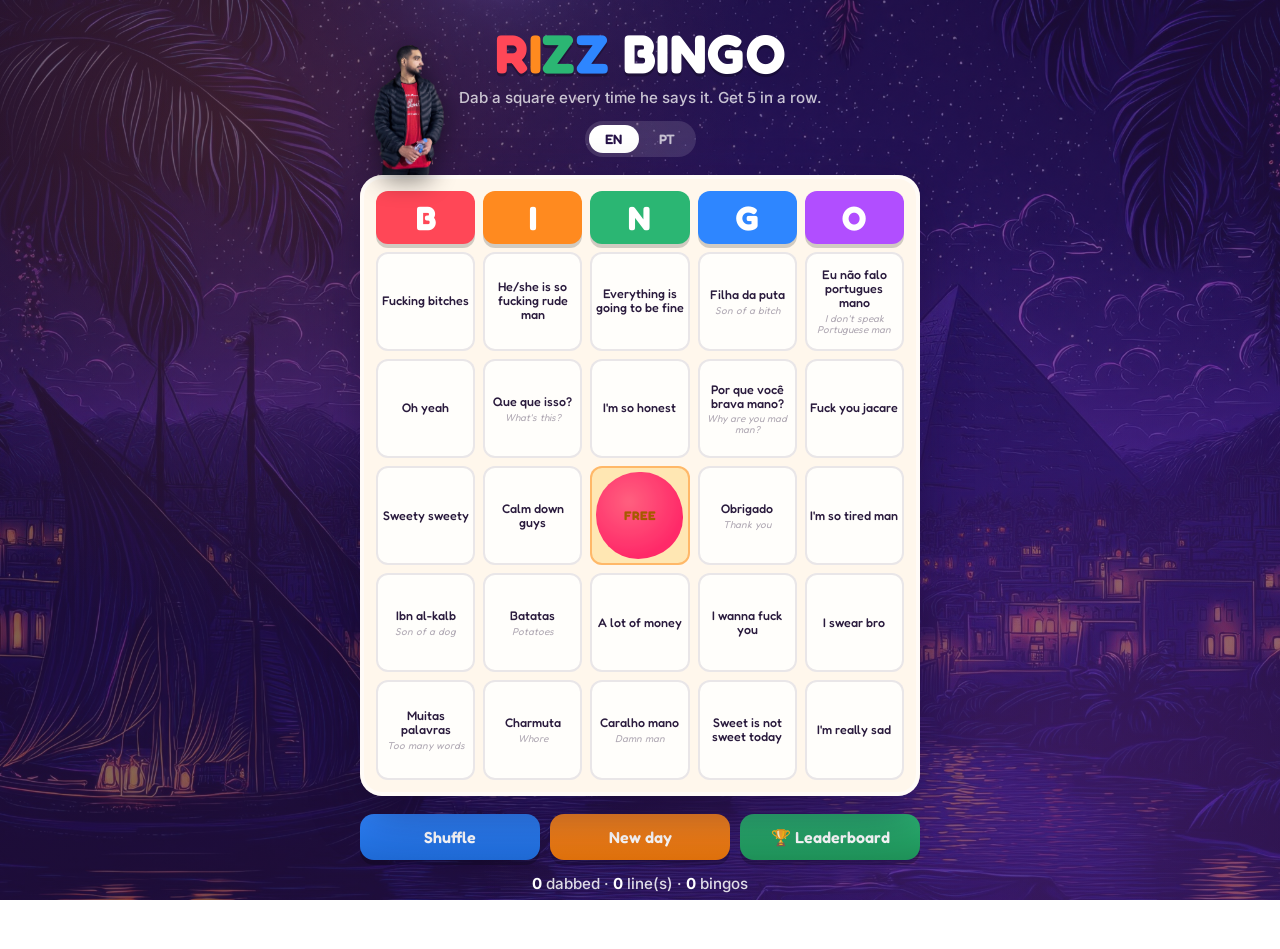
==== index.html @ ed51d3cd "Add phrases" ====
<!DOCTYPE html>
<html lang="en">
<head>
<meta charset="UTF-8">
<meta name="viewport" content="width=device-width, initial-scale=1.0">
<title>Rizz Bingo</title>
<link rel="preconnect" href="https://fonts.googleapis.com">
<link rel="preconnect" href="https://fonts.gstatic.com" crossorigin>
<link href="https://fonts.googleapis.com/css2?family=Fredoka:wght@500;600;700&family=Inter:wght@400;500;600&display=swap" rel="stylesheet">
<style>
  :root{
    --paper:#FFF7EC;
    --ink-text:#2A1B3D;
    --dab:#FF1F8E;
    --B:#FF4757; --I:#FF8A1F; --N:#2BB673; --G:#2E86FF; --O:#B14EFF;
    --bg1:#241046; --bg2:#3A1A6B;
    --shadow:rgba(20,8,45,.45);
  }
  *{box-sizing:border-box;margin:0;padding:0;}
  body{
    font-family:"Inter",system-ui,sans-serif;
    color:var(--ink-text);
    background:
      radial-gradient(circle at 18% 12%, rgba(255,138,31,.15), transparent 40%),
      radial-gradient(circle at 82% 88%, rgba(177,78,255,.18), transparent 44%),
      linear-gradient(155deg, rgba(36,16,70,.62), rgba(58,26,107,.55)),
      url("egyptian-pyramids-3440x1440-18797.jpg");
    background-size:cover;
    background-position:center;
    background-repeat:no-repeat;
    background-attachment:fixed;
    min-height:100vh;
    display:flex;
    flex-direction:column;
    align-items:center;
    padding:28px 16px 56px;
  }

  header{text-align:center; margin-bottom:18px;}
  .title{
    font-family:"Fredoka",sans-serif;
    font-weight:700;
    font-size:clamp(2.4rem,9vw,3.4rem);
    letter-spacing:.5px;
    line-height:.95;
    color:#fff;
    text-shadow:0 3px 0 rgba(0,0,0,.25);
  }
  .title span:nth-child(1){color:var(--B);}
  .title span:nth-child(2){color:var(--I);}
  .title span:nth-child(3){color:var(--N);}
  .title span:nth-child(4){color:var(--G);}
  .title span:nth-child(5){color:var(--O);}
  .subtitle{
    margin-top:8px;
    color:rgba(255,255,255,.75);
    font-size:.95rem;
    font-weight:500;
  }
  .lang{
    display:inline-flex;
    margin-top:14px;
    background:rgba(255,255,255,.12);
    border-radius:999px;
    padding:4px;
    gap:4px;
  }
  .lang button{
    font-family:"Fredoka",sans-serif;
    font-weight:600;
    font-size:.85rem;
    letter-spacing:.5px;
    color:rgba(255,255,255,.7);
    background:transparent;
    border:none;
    padding:6px 16px;
    border-radius:999px;
    cursor:pointer;
    transition:background .15s ease, color .15s ease;
  }
  .lang button.active{background:#fff; color:var(--bg1);}
  .lang button:focus-visible{outline:2px solid #fff; outline-offset:2px;}

  .card{
    background:var(--paper);
    border-radius:22px;
    padding:16px;
    width:min(560px,100%);
    box-shadow:0 18px 50px var(--shadow), inset 0 0 0 4px rgba(255,255,255,.6);
    position:relative;
  }

  .headers, .grid{
    display:grid;
    grid-template-columns:repeat(5,1fr);
    gap:8px;
  }
  .headers{margin-bottom:8px;}
  .col-h{
    font-family:"Fredoka",sans-serif;
    font-weight:700;
    font-size:clamp(1.5rem,6vw,2.1rem);
    color:#fff;
    text-align:center;
    border-radius:12px;
    padding:6px 0;
    box-shadow:0 4px 0 rgba(0,0,0,.18);
  }
  .col-h:nth-child(1){background:var(--B);}
  .col-h:nth-child(2){background:var(--I);}
  .col-h:nth-child(3){background:var(--N);}
  .col-h:nth-child(4){background:var(--G);}
  .col-h:nth-child(5){background:var(--O);}

  .cell{
    position:relative;
    aspect-ratio:1/1;
    border:none;
    border-radius:12px;
    background:#fffefb;
    box-shadow:inset 0 0 0 2px rgba(42,27,61,.10);
    cursor:pointer;
    display:flex;
    align-items:center;
    justify-content:center;
    text-align:center;
    padding:5px;
    font-family:"Fredoka",sans-serif;
    font-weight:500;
    font-size:clamp(.58rem,2.1vw,.78rem);
    line-height:1.12;
    color:var(--ink-text);
    overflow:hidden;
    transition:transform .12s ease;
    -webkit-tap-highlight-color:transparent;
  }
  .cell:hover{transform:translateY(-2px);}
  .cell:focus-visible{outline:3px solid var(--G); outline-offset:2px;}
  .cell .label{position:relative; z-index:2; user-select:none;}
  .cell .label .sub{
    display:block;
    margin-top:3px;
    font-size:.8em;
    font-weight:400;
    font-style:italic;
    line-height:1.05;
    color:rgba(42,27,61,.38);
  }
  .cell.marked .label .sub{color:rgba(255,255,255,.72);}

  /* the ink dab — the signature stamp */
  .cell .dab{
    position:absolute;
    inset:0;
    margin:auto;
    width:88%;
    height:88%;
    border-radius:50% 48% 52% 49% / 49% 52% 48% 51%;
    background:radial-gradient(circle at 38% 34%, #ff5fb0, var(--dab) 70%);
    mix-blend-mode:multiply;
    opacity:0;
    transform:scale(0) rotate(-25deg);
    z-index:1;
    pointer-events:none;
  }
  .cell.marked .dab{
    animation:stamp .28s cubic-bezier(.34,1.56,.64,1) forwards;
  }
  .cell.marked .label{color:#fff; font-weight:600;}
  @keyframes stamp{
    0%{opacity:0; transform:scale(.2) rotate(-25deg);}
    60%{opacity:.96; transform:scale(1.08) rotate(4deg);}
    100%{opacity:.94; transform:scale(1) rotate(0deg);}
  }

  .cell.free{background:#FFE7B3; box-shadow:inset 0 0 0 2px rgba(255,138,31,.5);}
  .cell.free .label{font-weight:700; color:#A65A00;}
  .cell.wild .label{font-style:italic;}

  .cell.in-line{box-shadow:inset 0 0 0 3px #FFD93B, 0 0 0 2px #FFD93B;}

  /* controls */
  .controls{
    display:flex;
    gap:10px;
    margin-top:18px;
    width:min(560px,100%);
  }
  .btn{
    flex:1 1 0;
    min-width:0;
    white-space:nowrap;
    text-align:center;
    font-family:"Fredoka",sans-serif;
    font-weight:600;
    font-size:1rem;
    padding:13px 10px;
    border:none;
    border-radius:14px;
    cursor:pointer;
    color:#fff;
    box-shadow:0 5px 0 rgba(0,0,0,.22);
    transition:transform .1s ease, box-shadow .1s ease;
  }
  .btn:active{transform:translateY(3px); box-shadow:0 2px 0 rgba(0,0,0,.22);}
  .btn.shuffle{background:linear-gradient(180deg,#2E86FF,#1f6ad6);}
  .btn.reset{background:linear-gradient(180deg,#FF8A1F,#e0710c);}

  .scoreline{
    margin-top:14px;
    color:rgba(255,255,255,.85);
    font-weight:500;
    font-size:.95rem;
  }
  .scoreline b{color:#fff;}

  /* BINGO banner */
  .banner{
    position:fixed;
    inset:0;
    display:flex;
    align-items:center;
    justify-content:center;
    pointer-events:none;
    z-index:50;
    opacity:0;
  }
  .banner.show{animation:bannerPop 1.8s ease forwards;}
  .banner-text{
    font-family:"Fredoka",sans-serif;
    font-weight:700;
    font-size:clamp(3rem,18vw,7rem);
    color:#fff;
    text-shadow:0 0 24px var(--dab), 0 6px 0 rgba(0,0,0,.3);
    transform:scale(.5) rotate(-6deg);
  }
  .banner.show .banner-text{animation:textPop 1.8s cubic-bezier(.34,1.56,.64,1) forwards;}
  @keyframes bannerPop{0%{opacity:0;}10%{opacity:1;}80%{opacity:1;}100%{opacity:0;}}
  @keyframes textPop{0%{transform:scale(.5) rotate(-6deg);}40%{transform:scale(1.1) rotate(3deg);}100%{transform:scale(1) rotate(0);}}

  .confetti-piece{position:fixed; top:-12px; width:9px; height:14px; z-index:40; pointer-events:none; border-radius:2px;}

  @media (prefers-reduced-motion: reduce){
    .cell.marked .dab{animation:none; opacity:.94; transform:scale(1);}
    .banner.show, .banner.show .banner-text{animation:none; opacity:1; transform:none;}
    .confetti-piece{display:none;}
  }

  .btn.lb{background:linear-gradient(180deg,#2BB673,#1f9259);}

  .lb-overlay{
    position:fixed; inset:0; background:rgba(15,6,35,.72);
    display:flex; align-items:flex-start; justify-content:center;
    padding:24px 14px; z-index:60; overflow:auto;
  }
  .lb-overlay[hidden]{display:none;}
  .lb-modal{
    background:var(--paper); color:var(--ink-text);
    width:min(460px,100%); border-radius:20px; padding:22px;
    box-shadow:0 22px 60px rgba(0,0,0,.5); position:relative;
  }
  .lb-close{
    position:absolute; top:10px; right:14px; border:none; background:transparent;
    font-size:1.9rem; line-height:1; cursor:pointer; color:var(--ink-text); opacity:.55;
  }
  .lb-close:hover{opacity:1;}
  .lb-title{font-family:"Fredoka",sans-serif; font-size:1.55rem; margin-bottom:14px;}
  .lb-me{display:flex; gap:8px; margin-bottom:8px;}
  .lb-name{
    flex:1; border:2px solid rgba(42,27,61,.18); border-radius:12px;
    padding:10px 12px; font-family:"Inter",sans-serif; font-size:1rem; color:var(--ink-text);
  }
  .lb-name:focus{outline:none; border-color:var(--G);}
  .btn.save{flex:0 0 auto; background:linear-gradient(180deg,#FF1F8E,#d40f6f); padding:10px 16px; font-size:.95rem; box-shadow:0 4px 0 rgba(0,0,0,.2);}
  .lb-msg{min-height:18px; font-size:.85rem; font-weight:600; margin-bottom:6px;}
  .lb-msg.ok{color:#1f9259;}
  .lb-msg.err{color:#d40f6f;}
  .lb-section-title{font-family:"Fredoka",sans-serif; font-weight:600; font-size:1.05rem; margin:14px 0 8px;}
  .lb-row{
    display:grid; grid-template-columns:32px 1fr auto auto auto; gap:8px; align-items:center;
    padding:8px 10px; border-radius:10px; background:#fffdf8;
    box-shadow:inset 0 0 0 1px rgba(42,27,61,.08); margin-bottom:6px;
  }
  .lb-pos{font-family:"Fredoka",sans-serif; font-weight:700; font-size:1.05rem; text-align:center;}
  .lb-name-cell{font-weight:600; overflow:hidden; text-overflow:ellipsis; white-space:nowrap;}
  .lb-stat{font-size:.8rem; color:#5a4a6b; white-space:nowrap;}
  .lb-recent-row{
    display:grid; grid-template-columns:1fr auto auto; gap:8px;
    font-size:.85rem; padding:6px 10px; color:#5a4a6b;
  }
  .lb-ago{opacity:.7;}
  .lb-empty{padding:14px; text-align:center; color:#5a4a6b; font-size:.9rem; line-height:1.4;}
  .lb-empty.err{color:#d40f6f;}
  .lb-refresh{
    margin-top:14px; width:100%; border:none; border-radius:12px; cursor:pointer;
    padding:10px; font-family:"Fredoka",sans-serif; font-weight:600;
    background:rgba(42,27,61,.08); color:var(--ink-text);
  }
  .lb-refresh:hover{background:rgba(42,27,61,.14);}

  /* mascot: the man, standing on top of the white panel above the B */
  .mascot{
    position:absolute;
    bottom:100%;           /* feet rest on the top edge of the card */
    left:14px;             /* above the B column */
    height:130px;
    width:auto;
    z-index:5;
    filter:drop-shadow(0 6px 12px rgba(0,0,0,.45));
    user-select:none;
    pointer-events:none;
  }
  @media (max-width:560px){ .mascot{height:96px; left:8px;} }
</style>
</head>
<body>
  <header>
    <div class="title"><span>R</span><span>I</span><span>Z</span><span>Z</span><span> </span>BINGO</div>
    <div class="subtitle" id="subtitle">Dab a square every time he says it. Get 5 in a row.</div>
    <div class="lang">
      <button data-lang="en" class="active">EN</button>
      <button data-lang="pt">PT</button>
    </div>
  </header>

  <div class="card">
    <img src="man.png" alt="" class="mascot" aria-hidden="true">
    <div class="headers">
      <div class="col-h">B</div><div class="col-h">I</div><div class="col-h">N</div><div class="col-h">G</div><div class="col-h">O</div>
    </div>
    <div class="grid" id="grid"></div>
  </div>

  <div class="controls">
    <button class="btn shuffle" id="shuffle">Shuffle</button>
    <button class="btn reset" id="reset">New day</button>
    <button class="btn lb" id="open-lb">🏆</button>
  </div>

  <div class="scoreline"><b id="count">0</b> <span id="lbl-dabbed">dabbed</span> · <b id="lines">0</b> <span id="lbl-lines">line(s)</span> · <b id="total-bingos">0</b> <span id="lbl-bingos">bingos</span></div>

  <div class="lb-overlay" id="lb-overlay" hidden>
    <div class="lb-modal">
      <button class="lb-close" id="lb-close" aria-label="Close">×</button>
      <div class="lb-title" id="lb-title">🏆 Leaderboard</div>
      <div class="lb-me">
        <input id="lb-name" class="lb-name" placeholder="Your name" maxlength="20">
        <button class="btn save" id="lb-save">Save result</button>
      </div>
      <div class="lb-msg" id="lb-msg"></div>
      <div class="lb-section-title" id="lb-rank-title">Ranking</div>
      <div id="lb-rank"></div>
      <div class="lb-section-title" id="lb-recent-title">Recent</div>
      <div id="lb-recent"></div>
      <button class="lb-refresh" id="lb-refresh">Refresh</button>
    </div>
  </div>

  <div class="banner" id="banner"><div class="banner-text">BINGO!</div></div>

<script src="phrases.js"></script>
<script>
  // PHRASES is loaded from phrases.js — edit that file to add phrases.
  const FREE_INDEX = 12;

  const I18N = {
    en:{ subtitle:"Dab a square every time he says it. Get 5 in a row.", shuffle:"Shuffle", reset:"New day", free:"FREE", dabbed:"dabbed", lines:"line(s)",
      leaderboard:"Leaderboard", yourName:"Your name", save:"Save result", ranking:"Ranking", recent:"Recent", refresh:"Refresh",
      saved:"Saved!", saveErr:"Couldn't save — check your connection", loadErr:"Couldn't load scores", needName:"Type your name first",
      noScores:"No scores yet — be the first!", loading:"Loading…", winsShort:"wins", linesShort:"lines", bingos:"bingos",
      notConfigured:"Leaderboard not set up yet. Add your Supabase URL and key near the top of the script to enable it." },
    pt:{ subtitle:"Marque um quadrado cada vez que ele falar. Faça 5 em linha.", shuffle:"Embaralhar", reset:"Novo dia", free:"LIVRE", dabbed:"marcados", lines:"linha(s)",
      leaderboard:"Placar", yourName:"Seu nome", save:"Salvar resultado", ranking:"Ranking", recent:"Recentes", refresh:"Atualizar",
      saved:"Salvo!", saveErr:"Não foi possível salvar — verifique a conexão", loadErr:"Não foi possível carregar", needName:"Digite seu nome primeiro",
      noScores:"Ainda sem pontuações — seja o primeiro!", loading:"Carregando…", winsShort:"vit.", linesShort:"linhas", bingos:"bingos",
      notConfigured:"Placar ainda não configurado. Adicione a URL e a chave do Supabase no início do script para ativar." }
  };
  let lang = lsGet('rizz_lang') || 'en';   // remember language across refresh (lsGet is hoisted)

  const grid = document.getElementById('grid');
  const banner = document.getElementById('banner');
  const countEl = document.getElementById('count');
  const linesEl = document.getElementById('lines');
  const totalBingosEl = document.getElementById('total-bingos');

  let cells = [];          // 25 entries
  let completedLines = new Set();
  let boardStart = null;   // ms when first dab happened
  let bingoSeconds = null; // time to first BINGO
  let totalBingos = parseInt(lsGet('rizz_bingos') || '0', 10) || 0;  // lifetime BINGO count (lsGet is hoisted)

  function shuffle(arr){
    const a = arr.slice();
    for(let i=a.length-1;i>0;i--){
      const j = Math.floor(Math.random()*(i+1));
      [a[i],a[j]]=[a[j],a[i]];
    }
    return a;
  }

  function buildBoard(){
    const pool = shuffle(PHRASES);   // 24 phrases
    cells = [];
    let p = 0;
    for(let i=0;i<25;i++){
      if(i===FREE_INDEX){
        cells.push({t:"FREE", marked:true, free:true, wild:false});
      }else{
        const ph = pool[p++];
        cells.push({t:ph.t, l:ph.l, en:ph.en, pt:ph.pt, marked:false, free:false, wild:false});
      }
    }
    completedLines = new Set();
    boardStart = null; bingoSeconds = null;
    render();
    updateScore();
    saveState();
  }

  function render(){
    grid.innerHTML = "";
    cells.forEach((c,i)=>{
      const btn = document.createElement('button');
      btn.className = "cell" + (c.marked?" marked":"") + (c.free?" free":"") + (c.wild?" wild":"");
      btn.setAttribute('aria-pressed', c.marked);
      btn.dataset.i = i;
      const original = c.free ? I18N[lang].free : (c.t || c.label || "");
      let subHtml = "";
      if(!c.free && c.l && c.l !== lang){
        const tr = lang==='pt' ? c.pt : c.en;
        if(tr) subHtml = `<span class="sub">${tr}</span>`;
      }
      btn.innerHTML = `<span class="dab"></span><span class="label">${original}${subHtml}</span>`;
      if(!c.free){
        btn.addEventListener('click', ()=>toggle(i, btn));
      }else{
        btn.style.cursor = "default";
      }
      grid.appendChild(btn);
    });
  }

  function toggle(i, btn){
    cells[i].marked = !cells[i].marked;
    btn.classList.toggle('marked', cells[i].marked);
    btn.setAttribute('aria-pressed', cells[i].marked);
    if(cells[i].marked && boardStart===null) boardStart = Date.now();
    checkBingo();
    updateScore();
    saveState();
  }

  // all 12 winning lines
  const LINES = (()=>{
    const L = [];
    for(let r=0;r<5;r++) L.push([0,1,2,3,4].map(c=>r*5+c));
    for(let c=0;c<5;c++) L.push([0,1,2,3,4].map(r=>r*5+c));
    L.push([0,6,12,18,24]);
    L.push([4,8,12,16,20]);
    return L;
  })();

  function checkBingo(){
    let fresh = false;
    let newLines = 0;
    LINES.forEach((line,idx)=>{
      const done = line.every(i=>cells[i].marked);
      if(done && !completedLines.has(idx)){
        completedLines.add(idx);
        fresh = true;
        newLines++;
      }
      if(!done) completedLines.delete(idx);
    });
    if(newLines>0){
      totalBingos += newLines;
      lsSet('rizz_bingos', String(totalBingos));
    }
    // highlight cells that belong to any completed line
    const lit = new Set();
    completedLines.forEach(idx=>LINES[idx].forEach(i=>lit.add(i)));
    document.querySelectorAll('.cell').forEach(el=>{
      el.classList.toggle('in-line', lit.has(+el.dataset.i));
    });
    if(fresh){
      if(bingoSeconds===null && boardStart!==null) bingoSeconds = Math.round((Date.now()-boardStart)/1000);
      celebrate();
    }
  }

  function updateScore(){
    countEl.textContent = cells.filter(c=>c.marked && !c.free).length;
    linesEl.textContent = completedLines.size;
    totalBingosEl.textContent = totalBingos;
  }

  function celebrate(){
    banner.classList.remove('show'); void banner.offsetWidth; banner.classList.add('show');
    const colors = ['#FF4757','#FF8A1F','#2BB673','#2E86FF','#B14EFF','#FF1F8E','#FFD93B'];
    for(let i=0;i<60;i++){
      const piece = document.createElement('div');
      piece.className = 'confetti-piece';
      piece.style.left = Math.random()*100 + 'vw';
      piece.style.background = colors[Math.floor(Math.random()*colors.length)];
      const dur = 1.5 + Math.random()*1.4;
      const drift = (Math.random()*200-100);
      piece.animate([
        {transform:`translate(0,0) rotate(0deg)`, opacity:1},
        {transform:`translate(${drift}px, 105vh) rotate(${720+Math.random()*360}deg)`, opacity:1}
      ], {duration:dur*1000, easing:'cubic-bezier(.2,.6,.4,1)'});
      document.body.appendChild(piece);
      setTimeout(()=>piece.remove(), dur*1000);
    }
  }

  document.getElementById('shuffle').addEventListener('click', buildBoard);
  document.getElementById('reset').addEventListener('click', ()=>{
    cells.forEach(c=>{ if(!c.free) c.marked=false; });
    completedLines = new Set();
    boardStart = null; bingoSeconds = null;
    render();
    updateScore();
    saveState();
  });

  function applyLang(){
    const t = I18N[lang];
    document.getElementById('subtitle').textContent = t.subtitle;
    document.getElementById('shuffle').textContent = t.shuffle;
    document.getElementById('reset').textContent = t.reset;
    document.getElementById('open-lb').textContent = "🏆 " + t.leaderboard;
    document.getElementById('lbl-dabbed').textContent = t.dabbed;
    document.getElementById('lbl-lines').textContent = t.lines;
    document.getElementById('lbl-bingos').textContent = t.bingos;
    document.getElementById('lb-title').textContent = "🏆 " + t.leaderboard;
    document.getElementById('lb-name').placeholder = t.yourName;
    document.getElementById('lb-save').textContent = t.save;
    document.getElementById('lb-rank-title').textContent = t.ranking;
    document.getElementById('lb-recent-title').textContent = t.recent;
    document.getElementById('lb-refresh').textContent = t.refresh;
    document.querySelectorAll('.lang button').forEach(b=>b.classList.toggle('active', b.dataset.lang===lang));
    document.documentElement.lang = lang;
    render();
    checkBingo();
    if(!document.getElementById('lb-overlay').hidden) loadLeaderboard();
  }

  document.querySelectorAll('.lang button').forEach(b=>{
    b.addEventListener('click', ()=>{ lang = b.dataset.lang; lsSet('rizz_lang', lang); applyLang(); });
  });

  const SUPABASE_URL = "https://dzkcsbnkijuutdcthsjj.supabase.co";
  const SUPABASE_KEY = "sb_publishable_Wq1I-FYYZrAUc0AFF3URXQ_bo8pP5BH";
  const LB_TABLE = "scores";
  const lbReady = ()=> SUPABASE_URL.trim() && SUPABASE_KEY.trim();

  function lsGet(k){ try{ return localStorage.getItem(k); }catch(e){ return null; } }
  function lsSet(k,v){ try{ localStorage.setItem(k,v); }catch(e){} }
  let playerName = lsGet('rizz_name') || "";

  // ---- session persistence: keep the same board + marks across refresh (F5) ----
  const STATE_KEY = 'rizz_board';
  function saveState(){
    lsSet(STATE_KEY, JSON.stringify({
      cells, completed:[...completedLines], boardStart, bingoSeconds
    }));
  }
  function loadState(){
    try{
      const raw = lsGet(STATE_KEY);
      if(!raw) return false;
      const s = JSON.parse(raw);
      if(!Array.isArray(s.cells) || s.cells.length!==25) return false;
      // reject boards saved before the bilingual format (no `t`/`l` fields)
      const stale = s.cells.some(c=>!c.free && (c.t===undefined || c.l===undefined));
      if(stale) return false;
      cells = s.cells;
      completedLines = new Set(s.completed||[]);
      boardStart = s.boardStart ?? null;
      bingoSeconds = s.bingoSeconds ?? null;
      render();
      checkBingo();   // re-highlights finished lines; nothing is "fresh" so no celebration
      updateScore();
      return true;
    }catch(e){ return false; }
  }

  function sbHeaders(extra){
    return Object.assign({
      "apikey": SUPABASE_KEY,
      "Authorization": "Bearer " + SUPABASE_KEY,
      "Content-Type": "application/json"
    }, extra||{});
  }
  function esc(s){ return (s||"").replace(/[&<>"]/g, c=>({"&":"&amp;","<":"&lt;",">":"&gt;","\"":"&quot;"}[c])); }
  function fmtTime(s){ if(s==null) return "—"; const m=Math.floor(s/60), ss=s%60; return m? `${m}m${String(ss).padStart(2,"0")}s` : `${ss}s`; }
  function fmtAgo(iso){
    const d=(Date.now()-new Date(iso).getTime())/1000;
    if(d<60) return Math.max(0,Math.round(d))+"s";
    if(d<3600) return Math.round(d/60)+"m";
    if(d<86400) return Math.round(d/3600)+"h";
    return Math.round(d/86400)+"d";
  }
  function showLbMsg(text, isErr){
    const el=document.getElementById('lb-msg');
    el.textContent=text; el.className="lb-msg"+(isErr?" err":" ok");
    if(text) setTimeout(()=>{ if(el.textContent===text) el.textContent=""; }, 3000);
  }

  async function fetchScores(){
    const base=SUPABASE_URL.replace(/\/$/,"");
    const url=`${base}/rest/v1/${LB_TABLE}?select=name,lines,dabbed,won,seconds,created_at&order=created_at.desc&limit=300`;
    const res=await fetch(url, { headers: sbHeaders() });
    if(!res.ok) throw new Error("fetch "+res.status);
    return res.json();
  }

  async function submitScore(){
    const t=I18N[lang];
    const name=(document.getElementById('lb-name').value||"").trim();
    if(!name){ showLbMsg(t.needName, true); return; }
    if(!lbReady()){ showLbMsg(t.notConfigured, true); return; }
    playerName=name; lsSet('rizz_name', name);
    const lines=completedLines.size;
    const dabbed=cells.filter(c=>c.marked && !c.free).length;
    const won=lines>0;
    const seconds=(won && bingoSeconds!==null) ? bingoSeconds : null;
    const base=SUPABASE_URL.replace(/\/$/,"");
    try{
      const res=await fetch(`${base}/rest/v1/${LB_TABLE}`, {
        method:"POST", headers: sbHeaders({ "Prefer":"return=minimal" }),
        body: JSON.stringify({ name, lines, dabbed, won, seconds })
      });
      if(!res.ok) throw new Error("insert "+res.status);
      showLbMsg(t.saved, false);
      loadLeaderboard();
    }catch(e){ showLbMsg(t.saveErr, true); }
  }

  function aggregate(rows){
    const map=new Map();
    rows.forEach(r=>{
      const name=(r.name||"?").trim(), k=name.toLowerCase();
      if(!map.has(k)) map.set(k, { name, wins:0, games:0, best:0, fastest:null });
      const a=map.get(k);
      a.games++;
      if(r.won) a.wins++;
      if((r.lines||0)>a.best) a.best=r.lines||0;
      if(r.won && r.seconds!=null && (a.fastest===null || r.seconds<a.fastest)) a.fastest=r.seconds;
    });
    return [...map.values()].sort((x,y)=> y.wins-x.wins || y.best-x.best || ((x.fastest??1e9)-(y.fastest??1e9)) || x.name.localeCompare(y.name));
  }

  async function loadLeaderboard(){
    const t=I18N[lang];
    const rankEl=document.getElementById('lb-rank');
    const recentEl=document.getElementById('lb-recent');
    if(!lbReady()){ rankEl.innerHTML=`<div class="lb-empty">${t.notConfigured}</div>`; recentEl.innerHTML=""; return; }
    rankEl.innerHTML=`<div class="lb-empty">${t.loading}</div>`; recentEl.innerHTML="";
    try{
      const rows=await fetchScores();
      if(!rows.length){ rankEl.innerHTML=`<div class="lb-empty">${t.noScores}</div>`; return; }
      const medals=["🥇","🥈","🥉"];
      rankEl.innerHTML=aggregate(rows).map((a,i)=>`
        <div class="lb-row">
          <span class="lb-pos">${medals[i]||(i+1)}</span>
          <span class="lb-name-cell">${esc(a.name)}</span>
          <span class="lb-stat">${a.wins} ${t.winsShort}</span>
          <span class="lb-stat">🔥${a.best}</span>
          <span class="lb-stat">⏱${fmtTime(a.fastest)}</span>
        </div>`).join("");
      recentEl.innerHTML=rows.slice(0,12).map(r=>`
        <div class="lb-recent-row">
          <span>${esc(r.name)}</span>
          <span>${r.won? "🎉 "+r.lines : (r.lines||0)+" "+t.linesShort}</span>
          <span class="lb-ago">${fmtAgo(r.created_at)}</span>
        </div>`).join("");
    }catch(e){ rankEl.innerHTML=`<div class="lb-empty err">${t.loadErr}</div>`; }
  }

  function openLB(){
    document.getElementById('lb-name').value=playerName;
    document.getElementById('lb-overlay').hidden=false;
    loadLeaderboard();
  }
  function closeLB(){ document.getElementById('lb-overlay').hidden=true; }

  document.getElementById('open-lb').addEventListener('click', openLB);
  document.getElementById('lb-close').addEventListener('click', closeLB);
  document.getElementById('lb-refresh').addEventListener('click', loadLeaderboard);
  document.getElementById('lb-save').addEventListener('click', submitScore);
  document.getElementById('lb-overlay').addEventListener('click', e=>{ if(e.target.id==='lb-overlay') closeLB(); });
  document.addEventListener('keydown', e=>{ if(e.key==='Escape') closeLB(); });

  if(!loadState()) buildBoard();   // restore saved board on refresh, else start fresh
  applyLang();
</script>
</body>
</html>
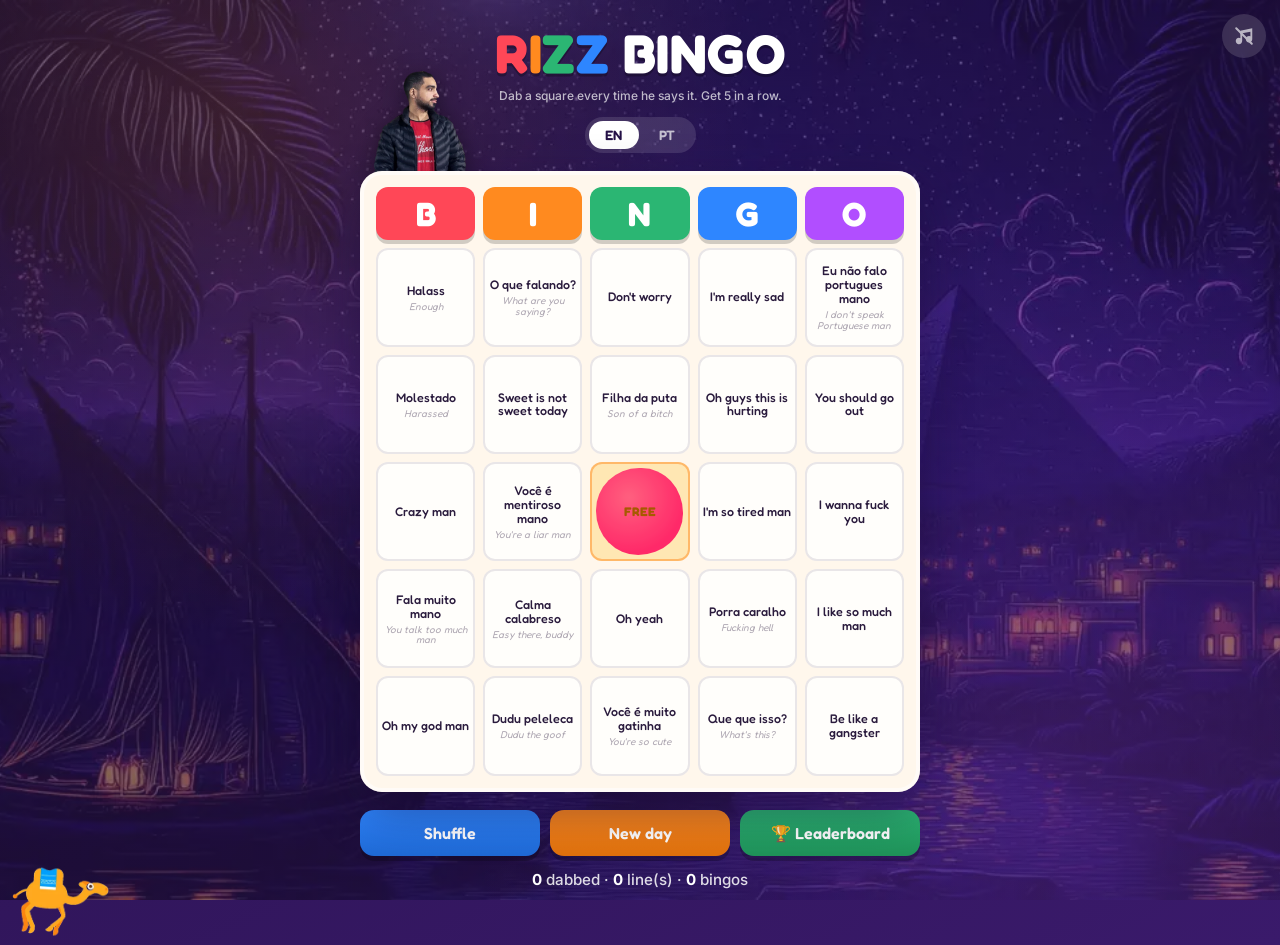
==== commit 8c57ef49: "Optimize assets, add bilingual UI, persistence, decorations, music - Bilingual grey translations (na" ====
--- a/index.html
+++ b/index.html
@@ -6,7 +6,9 @@
 <title>Rizz Bingo</title>
 <link rel="preconnect" href="https://fonts.googleapis.com">
 <link rel="preconnect" href="https://fonts.gstatic.com" crossorigin>
-<link href="https://fonts.googleapis.com/css2?family=Fredoka:wght@500;600;700&family=Inter:wght@400;500;600&display=swap" rel="stylesheet">
+<!-- load fonts without blocking render/JS; they swap in when ready -->
+<link rel="preload" as="style" href="https://fonts.googleapis.com/css2?family=Fredoka:wght@500;600;700&family=Inter:wght@400;500;600&display=swap" onload="this.onload=null;this.rel='stylesheet'">
+<noscript><link rel="stylesheet" href="https://fonts.googleapis.com/css2?family=Fredoka:wght@500;600;700&family=Inter:wght@400;500;600&display=swap"></noscript>
 <style>
   :root{
     --paper:#FFF7EC;
@@ -17,23 +19,38 @@
     --shadow:rgba(20,8,45,.45);
   }
   *{box-sizing:border-box;margin:0;padding:0;}
+  /* Hide the whole UI until JS has applied the saved language + board, then fade in once.
+     <html> keeps the dark base colour so nothing (white box / English text) flashes first. */
+  html{ background:var(--bg1); }
+  body:not(.ready){ visibility:hidden; }
+  body.ready{ animation:fadeReady .2s ease both; }
+  @keyframes fadeReady{ from{opacity:0;} to{opacity:1;} }
   body{
+    position:relative;
     font-family:"Inter",system-ui,sans-serif;
     color:var(--ink-text);
-    background:
-      radial-gradient(circle at 18% 12%, rgba(255,138,31,.15), transparent 40%),
-      radial-gradient(circle at 82% 88%, rgba(177,78,255,.18), transparent 44%),
-      linear-gradient(155deg, rgba(36,16,70,.62), rgba(58,26,107,.55)),
-      url("egyptian-pyramids-3440x1440-18797.jpg");
-    background-size:cover;
-    background-position:center;
-    background-repeat:no-repeat;
-    background-attachment:fixed;
+    background:linear-gradient(155deg, var(--bg1), var(--bg2));
     min-height:100vh;
     display:flex;
     flex-direction:column;
     align-items:center;
     padding:28px 16px 56px;
+  }
+  /* pyramid backdrop on a fixed, GPU-composited layer (no repaint while scrolling) */
+  body::before{
+    content:"";
+    position:fixed;
+    inset:0;
+    z-index:-2;
+    pointer-events:none;
+    background:
+      radial-gradient(circle at 18% 12%, rgba(255,138,31,.15), transparent 40%),
+      radial-gradient(circle at 82% 88%, rgba(177,78,255,.18), transparent 44%),
+      linear-gradient(155deg, rgba(36,16,70,.62), rgba(58,26,107,.55)),
+      url("bg.webp?v=2") center/cover no-repeat;
+    /* own GPU layer so scrolling never repaints the backdrop */
+    transform:translateZ(0);
+    backface-visibility:hidden;
   }
 
   header{text-align:center; margin-bottom:18px;}
@@ -53,8 +70,8 @@
   .title span:nth-child(5){color:var(--O);}
   .subtitle{
     margin-top:8px;
-    color:rgba(255,255,255,.75);
-    font-size:.95rem;
+    color:rgba(255,255,255,.7);
+    font-size:.75rem;
     font-weight:500;
   }
   .lang{
@@ -175,7 +192,6 @@
 
   .cell.free{background:#FFE7B3; box-shadow:inset 0 0 0 2px rgba(255,138,31,.5);}
   .cell.free .label{font-weight:700; color:#A65A00;}
-  .cell.wild .label{font-style:italic;}
 
   .cell.in-line{box-shadow:inset 0 0 0 3px #FFD93B, 0 0 0 2px #FFD93B;}
 
@@ -298,25 +314,78 @@
   }
   .lb-refresh:hover{background:rgba(42,27,61,.14);}
 
-  /* mascot: the man, standing on top of the white panel above the B */
+  /* mascot: the man peeking from BEHIND the white panel (panel sits on top of him) */
   .mascot{
     position:absolute;
-    bottom:100%;           /* feet rest on the top edge of the card */
-    left:14px;             /* above the B column */
-    height:130px;
+    bottom:calc(100% - 70px);  /* lower body overlaps into the card and is hidden behind it */
+    left:14px;                 /* above the B column */
+    height:170px;
     width:auto;
-    z-index:5;
+    z-index:-1;                /* behind the card's background */
     filter:drop-shadow(0 6px 12px rgba(0,0,0,.45));
     user-select:none;
     pointer-events:none;
   }
-  @media (max-width:560px){ .mascot{height:96px; left:8px;} }
+  @media (max-width:560px){ .mascot{height:130px; left:8px; bottom:calc(100% - 52px);} }
+
+  /* decorative camel walking along the very bottom of the page (stays at the end, doesn't follow scroll) */
+  .camel{
+    position:absolute;
+    bottom:6px;
+    left:0;
+    height:74px;
+    width:auto;
+    z-index:-1;
+    pointer-events:none;
+    user-select:none;
+    will-change:transform;
+    animation:walkAcross 22s linear infinite;
+  }
+  @keyframes walkAcross{
+    from{ transform:translate3d(-180px,0,0); }
+    to  { transform:translate3d(100vw,0,0); }
+  }
+  @media (prefers-reduced-motion: reduce){ .camel{animation:none; left:12px;} }
+
+  /* music toggle button, fixed top-right */
+  .music-btn{
+    position:fixed;
+    top:14px;
+    right:14px;
+    z-index:70;
+    width:44px;
+    height:44px;
+    display:flex;
+    align-items:center;
+    justify-content:center;
+    border:none;
+    border-radius:50%;
+    cursor:pointer;
+    background:rgba(255,255,255,.14);
+    backdrop-filter:blur(4px);
+    transition:background .15s ease, transform .1s ease;
+  }
+  .music-btn svg{ width:22px; height:22px; fill:#fff; }
+  .music-btn .slash{ stroke:#fff; stroke-width:2.2; stroke-linecap:round; display:none; }
+  .music-btn:not(.on) svg{ opacity:.65; }
+  .music-btn:not(.on) .slash{ display:block; }
+  .music-btn:hover{background:rgba(255,255,255,.24);}
+  .music-btn:active{transform:scale(.92);}
+  .music-btn.on{background:rgba(255,255,255,.28);}
 </style>
 </head>
 <body>
+  <audio id="song" src="song.mp3" loop preload="none"></audio>
+  <button id="music-toggle" class="music-btn" aria-label="Toggle music" aria-pressed="false">
+    <svg viewBox="0 0 24 24" aria-hidden="true">
+      <path d="M21 4v11.5a3.5 3.5 0 1 1-2-3.16V7.27L10 9.07V17.5a3.5 3.5 0 1 1-2-3.16V6.2l13-2.6z"/>
+      <line class="slash" x1="3.5" y1="3.5" x2="20.5" y2="20.5"/>
+    </svg>
+  </button>
+  <img src="camel.webp?v=4" alt="" class="camel" aria-hidden="true" loading="lazy" decoding="async">
   <header>
     <div class="title"><span>R</span><span>I</span><span>Z</span><span>Z</span><span> </span>BINGO</div>
-    <div class="subtitle" id="subtitle">Dab a square every time he says it. Get 5 in a row.</div>
+    <div class="subtitle" id="subtitle"></div>
     <div class="lang">
       <button data-lang="en" class="active">EN</button>
       <button data-lang="pt">PT</button>
@@ -324,7 +393,7 @@
   </header>
 
   <div class="card">
-    <img src="man.png" alt="" class="mascot" aria-hidden="true">
+    <img src="man.webp?v=1" alt="" class="mascot" aria-hidden="true" decoding="async">
     <div class="headers">
       <div class="col-h">B</div><div class="col-h">I</div><div class="col-h">N</div><div class="col-h">G</div><div class="col-h">O</div>
     </div>
@@ -332,12 +401,12 @@
   </div>
 
   <div class="controls">
-    <button class="btn shuffle" id="shuffle">Shuffle</button>
-    <button class="btn reset" id="reset">New day</button>
+    <button class="btn shuffle" id="shuffle"></button>
+    <button class="btn reset" id="reset"></button>
     <button class="btn lb" id="open-lb">🏆</button>
   </div>
 
-  <div class="scoreline"><b id="count">0</b> <span id="lbl-dabbed">dabbed</span> · <b id="lines">0</b> <span id="lbl-lines">line(s)</span> · <b id="total-bingos">0</b> <span id="lbl-bingos">bingos</span></div>
+  <div class="scoreline"><b id="count">0</b> <span id="lbl-dabbed"></span> · <b id="lines">0</b> <span id="lbl-lines"></span> · <b id="total-bingos">0</b> <span id="lbl-bingos"></span></div>
 
   <div class="lb-overlay" id="lb-overlay" hidden>
     <div class="lb-modal">
@@ -404,10 +473,10 @@
     let p = 0;
     for(let i=0;i<25;i++){
       if(i===FREE_INDEX){
-        cells.push({t:"FREE", marked:true, free:true, wild:false});
+        cells.push({t:"FREE", marked:true, free:true});
       }else{
         const ph = pool[p++];
-        cells.push({t:ph.t, l:ph.l, en:ph.en, pt:ph.pt, marked:false, free:false, wild:false});
+        cells.push({t:ph.t, l:ph.l, en:ph.en, pt:ph.pt, marked:false, free:false});
       }
     }
     completedLines = new Set();
@@ -421,10 +490,10 @@
     grid.innerHTML = "";
     cells.forEach((c,i)=>{
       const btn = document.createElement('button');
-      btn.className = "cell" + (c.marked?" marked":"") + (c.free?" free":"") + (c.wild?" wild":"");
+      btn.className = "cell" + (c.marked?" marked":"") + (c.free?" free":"");
       btn.setAttribute('aria-pressed', c.marked);
       btn.dataset.i = i;
-      const original = c.free ? I18N[lang].free : (c.t || c.label || "");
+      const original = c.free ? I18N[lang].free : (c.t || "");
       let subHtml = "";
       if(!c.free && c.l && c.l !== lang){
         const tr = lang==='pt' ? c.pt : c.en;
@@ -692,8 +761,40 @@
   document.getElementById('lb-overlay').addEventListener('click', e=>{ if(e.target.id==='lb-overlay') closeLB(); });
   document.addEventListener('keydown', e=>{ if(e.key==='Escape') closeLB(); });
 
-  if(!loadState()) buildBoard();   // restore saved board on refresh, else start fresh
-  applyLang();
+  // ---- background music (song.mp3), toggled by the button, choice remembered ----
+  const song = document.getElementById('song');
+  const musicBtn = document.getElementById('music-toggle');
+  let musicOn = lsGet('rizz_music') === 'on';
+
+  function reflectMusic(){
+    musicBtn.classList.toggle('on', musicOn);   // CSS shows/hides the slash + dims the icon
+    musicBtn.setAttribute('aria-pressed', musicOn);
+  }
+  function playMusic(){
+    return song.play().catch(()=>{ /* blocked until a user gesture */ });
+  }
+  function setMusic(on){
+    musicOn = on;
+    lsSet('rizz_music', on ? 'on' : 'off');
+    if(on) playMusic(); else song.pause();
+    reflectMusic();
+  }
+  musicBtn.addEventListener('click', ()=> setMusic(!musicOn));
+  reflectMusic();
+  // if music was left on, resume on the first interaction (browsers block autoplay with sound)
+  if(musicOn){
+    playMusic();
+    const resume = ()=>{ if(musicOn) playMusic(); window.removeEventListener('pointerdown', resume); window.removeEventListener('keydown', resume); };
+    window.addEventListener('pointerdown', resume);
+    window.addEventListener('keydown', resume);
+  }
+
+  try{
+    if(!loadState()) buildBoard();   // restore saved board on refresh, else start fresh
+    applyLang();                     // apply saved language before anything is shown
+  }finally{
+    document.body.classList.add('ready');   // always reveal (even if init throws) — no flicker
+  }
 </script>
 </body>
 </html>
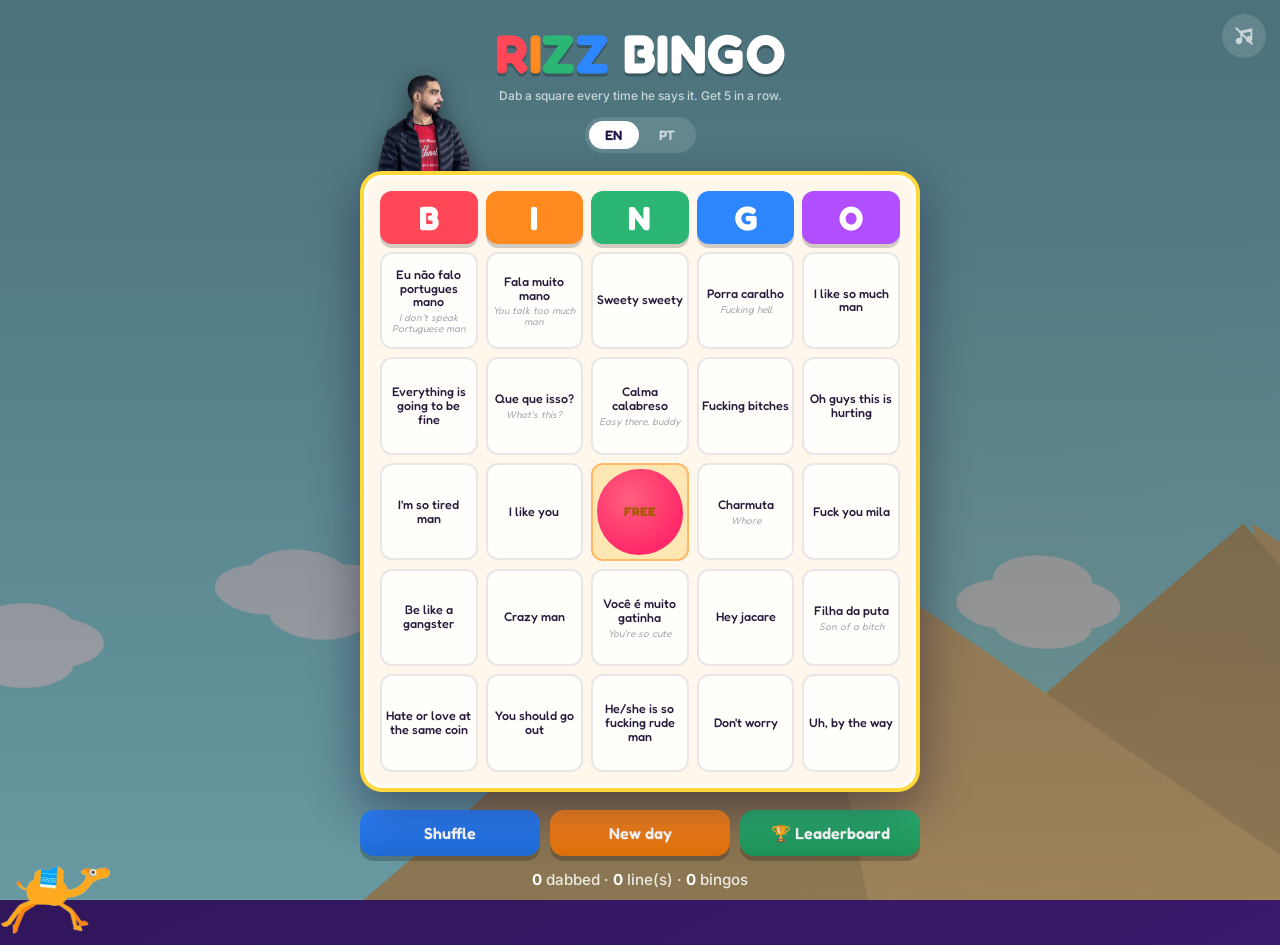
==== commit c2930c2c: "Add phrases" ====
--- a/index.html
+++ b/index.html
@@ -21,7 +21,7 @@
   *{box-sizing:border-box;margin:0;padding:0;}
   /* Hide the whole UI until JS has applied the saved language + board, then fade in once.
      <html> keeps the dark base colour so nothing (white box / English text) flashes first. */
-  html{ background:var(--bg1); }
+  html{ background:#97dbdf; }   /* matches the sky so the pre-reveal load shows no dark flash */
   body:not(.ready){ visibility:hidden; }
   body.ready{ animation:fadeReady .2s ease both; }
   @keyframes fadeReady{ from{opacity:0;} to{opacity:1;} }
@@ -44,10 +44,11 @@
     z-index:-2;
     pointer-events:none;
     background:
-      radial-gradient(circle at 18% 12%, rgba(255,138,31,.15), transparent 40%),
-      radial-gradient(circle at 82% 88%, rgba(177,78,255,.18), transparent 44%),
-      linear-gradient(155deg, rgba(36,16,70,.62), rgba(58,26,107,.55)),
-      url("bg.webp?v=2") center/cover no-repeat;
+      /* overall darkening wash, stronger at the top for title contrast */
+      linear-gradient(to bottom, rgba(12,26,40,.55), rgba(12,26,40,.34)),
+      /* gentle warm glow near the pyramids */
+      radial-gradient(circle at 80% 80%, rgba(255,170,60,.10), transparent 45%),
+      url("bg.webp?v=4") center/cover no-repeat;
     /* own GPU layer so scrolling never repaints the backdrop */
     transform:translateZ(0);
     backface-visibility:hidden;
@@ -103,6 +104,7 @@
     border-radius:22px;
     padding:16px;
     width:min(560px,100%);
+    border:4px solid #FFD93B;
     box-shadow:0 18px 50px var(--shadow), inset 0 0 0 4px rgba(255,255,255,.6);
     position:relative;
   }
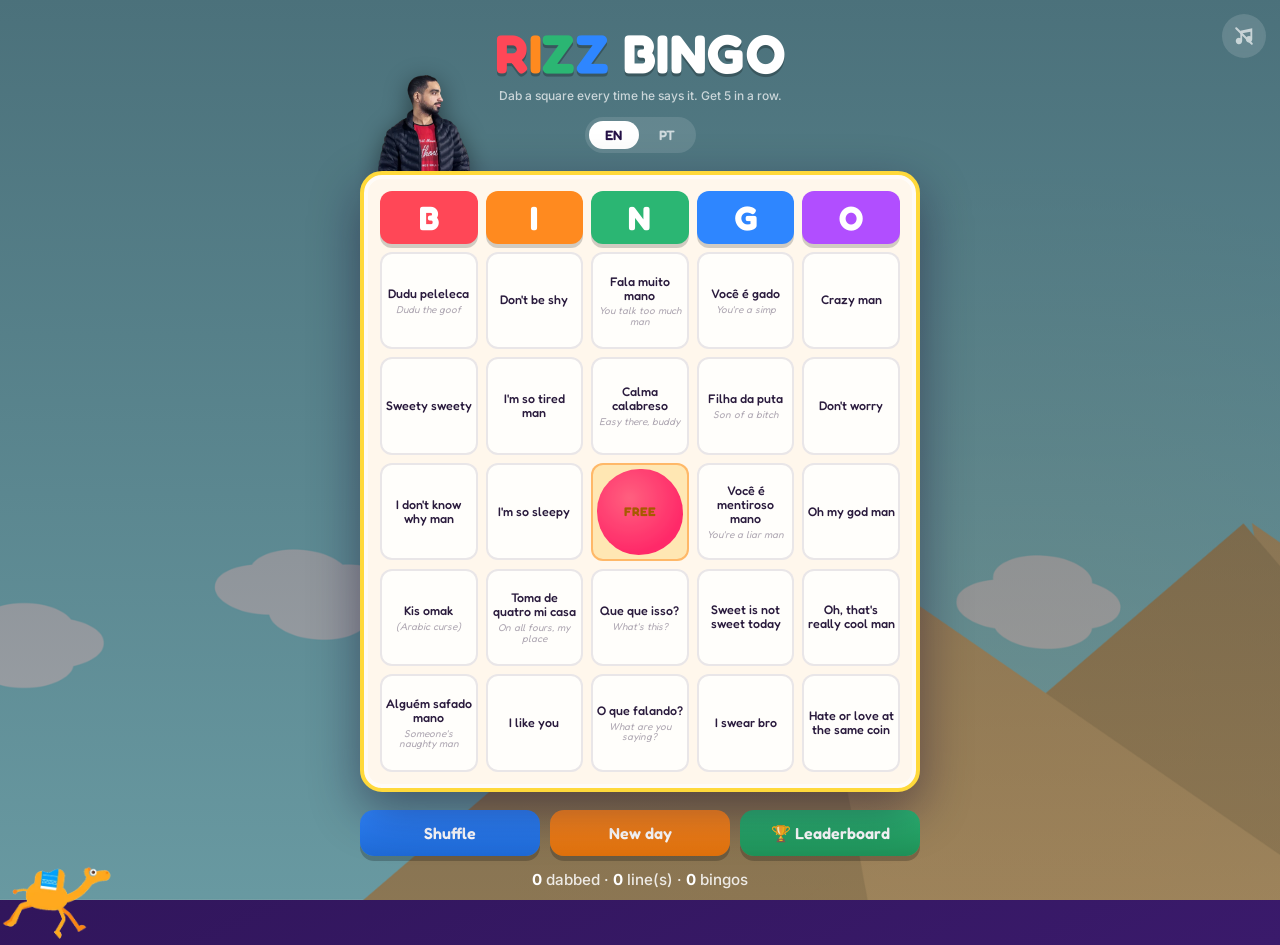
==== commit 358666b6: "Organizing and refactor files" ====
--- a/index.html
+++ b/index.html
@@ -9,382 +9,17 @@
 <!-- load fonts without blocking render/JS; they swap in when ready -->
 <link rel="preload" as="style" href="https://fonts.googleapis.com/css2?family=Fredoka:wght@500;600;700&family=Inter:wght@400;500;600&display=swap" onload="this.onload=null;this.rel='stylesheet'">
 <noscript><link rel="stylesheet" href="https://fonts.googleapis.com/css2?family=Fredoka:wght@500;600;700&family=Inter:wght@400;500;600&display=swap"></noscript>
-<style>
-  :root{
-    --paper:#FFF7EC;
-    --ink-text:#2A1B3D;
-    --dab:#FF1F8E;
-    --B:#FF4757; --I:#FF8A1F; --N:#2BB673; --G:#2E86FF; --O:#B14EFF;
-    --bg1:#241046; --bg2:#3A1A6B;
-    --shadow:rgba(20,8,45,.45);
-  }
-  *{box-sizing:border-box;margin:0;padding:0;}
-  /* Hide the whole UI until JS has applied the saved language + board, then fade in once.
-     <html> keeps the dark base colour so nothing (white box / English text) flashes first. */
-  html{ background:#97dbdf; }   /* matches the sky so the pre-reveal load shows no dark flash */
-  body:not(.ready){ visibility:hidden; }
-  body.ready{ animation:fadeReady .2s ease both; }
-  @keyframes fadeReady{ from{opacity:0;} to{opacity:1;} }
-  body{
-    position:relative;
-    font-family:"Inter",system-ui,sans-serif;
-    color:var(--ink-text);
-    background:linear-gradient(155deg, var(--bg1), var(--bg2));
-    min-height:100vh;
-    display:flex;
-    flex-direction:column;
-    align-items:center;
-    padding:28px 16px 56px;
-  }
-  /* pyramid backdrop on a fixed, GPU-composited layer (no repaint while scrolling) */
-  body::before{
-    content:"";
-    position:fixed;
-    inset:0;
-    z-index:-2;
-    pointer-events:none;
-    background:
-      /* overall darkening wash, stronger at the top for title contrast */
-      linear-gradient(to bottom, rgba(12,26,40,.55), rgba(12,26,40,.34)),
-      /* gentle warm glow near the pyramids */
-      radial-gradient(circle at 80% 80%, rgba(255,170,60,.10), transparent 45%),
-      url("bg.webp?v=4") center/cover no-repeat;
-    /* own GPU layer so scrolling never repaints the backdrop */
-    transform:translateZ(0);
-    backface-visibility:hidden;
-  }
-
-  header{text-align:center; margin-bottom:18px;}
-  .title{
-    font-family:"Fredoka",sans-serif;
-    font-weight:700;
-    font-size:clamp(2.4rem,9vw,3.4rem);
-    letter-spacing:.5px;
-    line-height:.95;
-    color:#fff;
-    text-shadow:0 3px 0 rgba(0,0,0,.25);
-  }
-  .title span:nth-child(1){color:var(--B);}
-  .title span:nth-child(2){color:var(--I);}
-  .title span:nth-child(3){color:var(--N);}
-  .title span:nth-child(4){color:var(--G);}
-  .title span:nth-child(5){color:var(--O);}
-  .subtitle{
-    margin-top:8px;
-    color:rgba(255,255,255,.7);
-    font-size:.75rem;
-    font-weight:500;
-  }
-  .lang{
-    display:inline-flex;
-    margin-top:14px;
-    background:rgba(255,255,255,.12);
-    border-radius:999px;
-    padding:4px;
-    gap:4px;
-  }
-  .lang button{
-    font-family:"Fredoka",sans-serif;
-    font-weight:600;
-    font-size:.85rem;
-    letter-spacing:.5px;
-    color:rgba(255,255,255,.7);
-    background:transparent;
-    border:none;
-    padding:6px 16px;
-    border-radius:999px;
-    cursor:pointer;
-    transition:background .15s ease, color .15s ease;
-  }
-  .lang button.active{background:#fff; color:var(--bg1);}
-  .lang button:focus-visible{outline:2px solid #fff; outline-offset:2px;}
-
-  .card{
-    background:var(--paper);
-    border-radius:22px;
-    padding:16px;
-    width:min(560px,100%);
-    border:4px solid #FFD93B;
-    box-shadow:0 18px 50px var(--shadow), inset 0 0 0 4px rgba(255,255,255,.6);
-    position:relative;
-  }
-
-  .headers, .grid{
-    display:grid;
-    grid-template-columns:repeat(5,1fr);
-    gap:8px;
-  }
-  .headers{margin-bottom:8px;}
-  .col-h{
-    font-family:"Fredoka",sans-serif;
-    font-weight:700;
-    font-size:clamp(1.5rem,6vw,2.1rem);
-    color:#fff;
-    text-align:center;
-    border-radius:12px;
-    padding:6px 0;
-    box-shadow:0 4px 0 rgba(0,0,0,.18);
-  }
-  .col-h:nth-child(1){background:var(--B);}
-  .col-h:nth-child(2){background:var(--I);}
-  .col-h:nth-child(3){background:var(--N);}
-  .col-h:nth-child(4){background:var(--G);}
-  .col-h:nth-child(5){background:var(--O);}
-
-  .cell{
-    position:relative;
-    aspect-ratio:1/1;
-    border:none;
-    border-radius:12px;
-    background:#fffefb;
-    box-shadow:inset 0 0 0 2px rgba(42,27,61,.10);
-    cursor:pointer;
-    display:flex;
-    align-items:center;
-    justify-content:center;
-    text-align:center;
-    padding:5px;
-    font-family:"Fredoka",sans-serif;
-    font-weight:500;
-    font-size:clamp(.58rem,2.1vw,.78rem);
-    line-height:1.12;
-    color:var(--ink-text);
-    overflow:hidden;
-    transition:transform .12s ease;
-    -webkit-tap-highlight-color:transparent;
-  }
-  .cell:hover{transform:translateY(-2px);}
-  .cell:focus-visible{outline:3px solid var(--G); outline-offset:2px;}
-  .cell .label{position:relative; z-index:2; user-select:none;}
-  .cell .label .sub{
-    display:block;
-    margin-top:3px;
-    font-size:.8em;
-    font-weight:400;
-    font-style:italic;
-    line-height:1.05;
-    color:rgba(42,27,61,.38);
-  }
-  .cell.marked .label .sub{color:rgba(255,255,255,.72);}
-
-  /* the ink dab — the signature stamp */
-  .cell .dab{
-    position:absolute;
-    inset:0;
-    margin:auto;
-    width:88%;
-    height:88%;
-    border-radius:50% 48% 52% 49% / 49% 52% 48% 51%;
-    background:radial-gradient(circle at 38% 34%, #ff5fb0, var(--dab) 70%);
-    mix-blend-mode:multiply;
-    opacity:0;
-    transform:scale(0) rotate(-25deg);
-    z-index:1;
-    pointer-events:none;
-  }
-  .cell.marked .dab{
-    animation:stamp .28s cubic-bezier(.34,1.56,.64,1) forwards;
-  }
-  .cell.marked .label{color:#fff; font-weight:600;}
-  @keyframes stamp{
-    0%{opacity:0; transform:scale(.2) rotate(-25deg);}
-    60%{opacity:.96; transform:scale(1.08) rotate(4deg);}
-    100%{opacity:.94; transform:scale(1) rotate(0deg);}
-  }
-
-  .cell.free{background:#FFE7B3; box-shadow:inset 0 0 0 2px rgba(255,138,31,.5);}
-  .cell.free .label{font-weight:700; color:#A65A00;}
-
-  .cell.in-line{box-shadow:inset 0 0 0 3px #FFD93B, 0 0 0 2px #FFD93B;}
-
-  /* controls */
-  .controls{
-    display:flex;
-    gap:10px;
-    margin-top:18px;
-    width:min(560px,100%);
-  }
-  .btn{
-    flex:1 1 0;
-    min-width:0;
-    white-space:nowrap;
-    text-align:center;
-    font-family:"Fredoka",sans-serif;
-    font-weight:600;
-    font-size:1rem;
-    padding:13px 10px;
-    border:none;
-    border-radius:14px;
-    cursor:pointer;
-    color:#fff;
-    box-shadow:0 5px 0 rgba(0,0,0,.22);
-    transition:transform .1s ease, box-shadow .1s ease;
-  }
-  .btn:active{transform:translateY(3px); box-shadow:0 2px 0 rgba(0,0,0,.22);}
-  .btn.shuffle{background:linear-gradient(180deg,#2E86FF,#1f6ad6);}
-  .btn.reset{background:linear-gradient(180deg,#FF8A1F,#e0710c);}
-
-  .scoreline{
-    margin-top:14px;
-    color:rgba(255,255,255,.85);
-    font-weight:500;
-    font-size:.95rem;
-  }
-  .scoreline b{color:#fff;}
-
-  /* BINGO banner */
-  .banner{
-    position:fixed;
-    inset:0;
-    display:flex;
-    align-items:center;
-    justify-content:center;
-    pointer-events:none;
-    z-index:50;
-    opacity:0;
-  }
-  .banner.show{animation:bannerPop 1.8s ease forwards;}
-  .banner-text{
-    font-family:"Fredoka",sans-serif;
-    font-weight:700;
-    font-size:clamp(3rem,18vw,7rem);
-    color:#fff;
-    text-shadow:0 0 24px var(--dab), 0 6px 0 rgba(0,0,0,.3);
-    transform:scale(.5) rotate(-6deg);
-  }
-  .banner.show .banner-text{animation:textPop 1.8s cubic-bezier(.34,1.56,.64,1) forwards;}
-  @keyframes bannerPop{0%{opacity:0;}10%{opacity:1;}80%{opacity:1;}100%{opacity:0;}}
-  @keyframes textPop{0%{transform:scale(.5) rotate(-6deg);}40%{transform:scale(1.1) rotate(3deg);}100%{transform:scale(1) rotate(0);}}
-
-  .confetti-piece{position:fixed; top:-12px; width:9px; height:14px; z-index:40; pointer-events:none; border-radius:2px;}
-
-  @media (prefers-reduced-motion: reduce){
-    .cell.marked .dab{animation:none; opacity:.94; transform:scale(1);}
-    .banner.show, .banner.show .banner-text{animation:none; opacity:1; transform:none;}
-    .confetti-piece{display:none;}
-  }
-
-  .btn.lb{background:linear-gradient(180deg,#2BB673,#1f9259);}
-
-  .lb-overlay{
-    position:fixed; inset:0; background:rgba(15,6,35,.72);
-    display:flex; align-items:flex-start; justify-content:center;
-    padding:24px 14px; z-index:60; overflow:auto;
-  }
-  .lb-overlay[hidden]{display:none;}
-  .lb-modal{
-    background:var(--paper); color:var(--ink-text);
-    width:min(460px,100%); border-radius:20px; padding:22px;
-    box-shadow:0 22px 60px rgba(0,0,0,.5); position:relative;
-  }
-  .lb-close{
-    position:absolute; top:10px; right:14px; border:none; background:transparent;
-    font-size:1.9rem; line-height:1; cursor:pointer; color:var(--ink-text); opacity:.55;
-  }
-  .lb-close:hover{opacity:1;}
-  .lb-title{font-family:"Fredoka",sans-serif; font-size:1.55rem; margin-bottom:14px;}
-  .lb-me{display:flex; gap:8px; margin-bottom:8px;}
-  .lb-name{
-    flex:1; border:2px solid rgba(42,27,61,.18); border-radius:12px;
-    padding:10px 12px; font-family:"Inter",sans-serif; font-size:1rem; color:var(--ink-text);
-  }
-  .lb-name:focus{outline:none; border-color:var(--G);}
-  .btn.save{flex:0 0 auto; background:linear-gradient(180deg,#FF1F8E,#d40f6f); padding:10px 16px; font-size:.95rem; box-shadow:0 4px 0 rgba(0,0,0,.2);}
-  .lb-msg{min-height:18px; font-size:.85rem; font-weight:600; margin-bottom:6px;}
-  .lb-msg.ok{color:#1f9259;}
-  .lb-msg.err{color:#d40f6f;}
-  .lb-section-title{font-family:"Fredoka",sans-serif; font-weight:600; font-size:1.05rem; margin:14px 0 8px;}
-  .lb-row{
-    display:grid; grid-template-columns:32px 1fr auto auto auto; gap:8px; align-items:center;
-    padding:8px 10px; border-radius:10px; background:#fffdf8;
-    box-shadow:inset 0 0 0 1px rgba(42,27,61,.08); margin-bottom:6px;
-  }
-  .lb-pos{font-family:"Fredoka",sans-serif; font-weight:700; font-size:1.05rem; text-align:center;}
-  .lb-name-cell{font-weight:600; overflow:hidden; text-overflow:ellipsis; white-space:nowrap;}
-  .lb-stat{font-size:.8rem; color:#5a4a6b; white-space:nowrap;}
-  .lb-recent-row{
-    display:grid; grid-template-columns:1fr auto auto; gap:8px;
-    font-size:.85rem; padding:6px 10px; color:#5a4a6b;
-  }
-  .lb-ago{opacity:.7;}
-  .lb-empty{padding:14px; text-align:center; color:#5a4a6b; font-size:.9rem; line-height:1.4;}
-  .lb-empty.err{color:#d40f6f;}
-  .lb-refresh{
-    margin-top:14px; width:100%; border:none; border-radius:12px; cursor:pointer;
-    padding:10px; font-family:"Fredoka",sans-serif; font-weight:600;
-    background:rgba(42,27,61,.08); color:var(--ink-text);
-  }
-  .lb-refresh:hover{background:rgba(42,27,61,.14);}
-
-  /* mascot: the man peeking from BEHIND the white panel (panel sits on top of him) */
-  .mascot{
-    position:absolute;
-    bottom:calc(100% - 70px);  /* lower body overlaps into the card and is hidden behind it */
-    left:14px;                 /* above the B column */
-    height:170px;
-    width:auto;
-    z-index:-1;                /* behind the card's background */
-    filter:drop-shadow(0 6px 12px rgba(0,0,0,.45));
-    user-select:none;
-    pointer-events:none;
-  }
-  @media (max-width:560px){ .mascot{height:130px; left:8px; bottom:calc(100% - 52px);} }
-
-  /* decorative camel walking along the very bottom of the page (stays at the end, doesn't follow scroll) */
-  .camel{
-    position:absolute;
-    bottom:6px;
-    left:0;
-    height:74px;
-    width:auto;
-    z-index:-1;
-    pointer-events:none;
-    user-select:none;
-    will-change:transform;
-    animation:walkAcross 22s linear infinite;
-  }
-  @keyframes walkAcross{
-    from{ transform:translate3d(-180px,0,0); }
-    to  { transform:translate3d(100vw,0,0); }
-  }
-  @media (prefers-reduced-motion: reduce){ .camel{animation:none; left:12px;} }
-
-  /* music toggle button, fixed top-right */
-  .music-btn{
-    position:fixed;
-    top:14px;
-    right:14px;
-    z-index:70;
-    width:44px;
-    height:44px;
-    display:flex;
-    align-items:center;
-    justify-content:center;
-    border:none;
-    border-radius:50%;
-    cursor:pointer;
-    background:rgba(255,255,255,.14);
-    backdrop-filter:blur(4px);
-    transition:background .15s ease, transform .1s ease;
-  }
-  .music-btn svg{ width:22px; height:22px; fill:#fff; }
-  .music-btn .slash{ stroke:#fff; stroke-width:2.2; stroke-linecap:round; display:none; }
-  .music-btn:not(.on) svg{ opacity:.65; }
-  .music-btn:not(.on) .slash{ display:block; }
-  .music-btn:hover{background:rgba(255,255,255,.24);}
-  .music-btn:active{transform:scale(.92);}
-  .music-btn.on{background:rgba(255,255,255,.28);}
-</style>
+<link rel="stylesheet" href="css/styles.css">
 </head>
 <body>
-  <audio id="song" src="song.mp3" loop preload="none"></audio>
+  <audio id="song" src="assets/audio/song.mp3" loop preload="none"></audio>
   <button id="music-toggle" class="music-btn" aria-label="Toggle music" aria-pressed="false">
     <svg viewBox="0 0 24 24" aria-hidden="true">
       <path d="M21 4v11.5a3.5 3.5 0 1 1-2-3.16V7.27L10 9.07V17.5a3.5 3.5 0 1 1-2-3.16V6.2l13-2.6z"/>
       <line class="slash" x1="3.5" y1="3.5" x2="20.5" y2="20.5"/>
     </svg>
   </button>
-  <img src="camel.webp?v=4" alt="" class="camel" aria-hidden="true" loading="lazy" decoding="async">
+  <img src="assets/images/camel.webp?v=4" alt="" class="camel" aria-hidden="true" loading="lazy" decoding="async">
   <header>
     <div class="title"><span>R</span><span>I</span><span>Z</span><span>Z</span><span> </span>BINGO</div>
     <div class="subtitle" id="subtitle"></div>
@@ -395,7 +30,7 @@
   </header>
 
   <div class="card">
-    <img src="man.webp?v=1" alt="" class="mascot" aria-hidden="true" decoding="async">
+    <img src="assets/images/man.webp?v=1" alt="" class="mascot" aria-hidden="true" decoding="async">
     <div class="headers">
       <div class="col-h">B</div><div class="col-h">I</div><div class="col-h">N</div><div class="col-h">G</div><div class="col-h">O</div>
     </div>
@@ -429,374 +64,6 @@
 
   <div class="banner" id="banner"><div class="banner-text">BINGO!</div></div>
 
-<script src="phrases.js"></script>
-<script>
-  // PHRASES is loaded from phrases.js — edit that file to add phrases.
-  const FREE_INDEX = 12;
-
-  const I18N = {
-    en:{ subtitle:"Dab a square every time he says it. Get 5 in a row.", shuffle:"Shuffle", reset:"New day", free:"FREE", dabbed:"dabbed", lines:"line(s)",
-      leaderboard:"Leaderboard", yourName:"Your name", save:"Save result", ranking:"Ranking", recent:"Recent", refresh:"Refresh",
-      saved:"Saved!", saveErr:"Couldn't save — check your connection", loadErr:"Couldn't load scores", needName:"Type your name first",
-      noScores:"No scores yet — be the first!", loading:"Loading…", winsShort:"wins", linesShort:"lines", bingos:"bingos",
-      notConfigured:"Leaderboard not set up yet. Add your Supabase URL and key near the top of the script to enable it." },
-    pt:{ subtitle:"Marque um quadrado cada vez que ele falar. Faça 5 em linha.", shuffle:"Embaralhar", reset:"Novo dia", free:"LIVRE", dabbed:"marcados", lines:"linha(s)",
-      leaderboard:"Placar", yourName:"Seu nome", save:"Salvar resultado", ranking:"Ranking", recent:"Recentes", refresh:"Atualizar",
-      saved:"Salvo!", saveErr:"Não foi possível salvar — verifique a conexão", loadErr:"Não foi possível carregar", needName:"Digite seu nome primeiro",
-      noScores:"Ainda sem pontuações — seja o primeiro!", loading:"Carregando…", winsShort:"vit.", linesShort:"linhas", bingos:"bingos",
-      notConfigured:"Placar ainda não configurado. Adicione a URL e a chave do Supabase no início do script para ativar." }
-  };
-  let lang = lsGet('rizz_lang') || 'en';   // remember language across refresh (lsGet is hoisted)
-
-  const grid = document.getElementById('grid');
-  const banner = document.getElementById('banner');
-  const countEl = document.getElementById('count');
-  const linesEl = document.getElementById('lines');
-  const totalBingosEl = document.getElementById('total-bingos');
-
-  let cells = [];          // 25 entries
-  let completedLines = new Set();
-  let boardStart = null;   // ms when first dab happened
-  let bingoSeconds = null; // time to first BINGO
-  let totalBingos = parseInt(lsGet('rizz_bingos') || '0', 10) || 0;  // lifetime BINGO count (lsGet is hoisted)
-
-  function shuffle(arr){
-    const a = arr.slice();
-    for(let i=a.length-1;i>0;i--){
-      const j = Math.floor(Math.random()*(i+1));
-      [a[i],a[j]]=[a[j],a[i]];
-    }
-    return a;
-  }
-
-  function buildBoard(){
-    const pool = shuffle(PHRASES);   // 24 phrases
-    cells = [];
-    let p = 0;
-    for(let i=0;i<25;i++){
-      if(i===FREE_INDEX){
-        cells.push({t:"FREE", marked:true, free:true});
-      }else{
-        const ph = pool[p++];
-        cells.push({t:ph.t, l:ph.l, en:ph.en, pt:ph.pt, marked:false, free:false});
-      }
-    }
-    completedLines = new Set();
-    boardStart = null; bingoSeconds = null;
-    render();
-    updateScore();
-    saveState();
-  }
-
-  function render(){
-    grid.innerHTML = "";
-    cells.forEach((c,i)=>{
-      const btn = document.createElement('button');
-      btn.className = "cell" + (c.marked?" marked":"") + (c.free?" free":"");
-      btn.setAttribute('aria-pressed', c.marked);
-      btn.dataset.i = i;
-      const original = c.free ? I18N[lang].free : (c.t || "");
-      let subHtml = "";
-      if(!c.free && c.l && c.l !== lang){
-        const tr = lang==='pt' ? c.pt : c.en;
-        if(tr) subHtml = `<span class="sub">${tr}</span>`;
-      }
-      btn.innerHTML = `<span class="dab"></span><span class="label">${original}${subHtml}</span>`;
-      if(!c.free){
-        btn.addEventListener('click', ()=>toggle(i, btn));
-      }else{
-        btn.style.cursor = "default";
-      }
-      grid.appendChild(btn);
-    });
-  }
-
-  function toggle(i, btn){
-    cells[i].marked = !cells[i].marked;
-    btn.classList.toggle('marked', cells[i].marked);
-    btn.setAttribute('aria-pressed', cells[i].marked);
-    if(cells[i].marked && boardStart===null) boardStart = Date.now();
-    checkBingo();
-    updateScore();
-    saveState();
-  }
-
-  // all 12 winning lines
-  const LINES = (()=>{
-    const L = [];
-    for(let r=0;r<5;r++) L.push([0,1,2,3,4].map(c=>r*5+c));
-    for(let c=0;c<5;c++) L.push([0,1,2,3,4].map(r=>r*5+c));
-    L.push([0,6,12,18,24]);
-    L.push([4,8,12,16,20]);
-    return L;
-  })();
-
-  function checkBingo(){
-    let fresh = false;
-    let newLines = 0;
-    LINES.forEach((line,idx)=>{
-      const done = line.every(i=>cells[i].marked);
-      if(done && !completedLines.has(idx)){
-        completedLines.add(idx);
-        fresh = true;
-        newLines++;
-      }
-      if(!done) completedLines.delete(idx);
-    });
-    if(newLines>0){
-      totalBingos += newLines;
-      lsSet('rizz_bingos', String(totalBingos));
-    }
-    // highlight cells that belong to any completed line
-    const lit = new Set();
-    completedLines.forEach(idx=>LINES[idx].forEach(i=>lit.add(i)));
-    document.querySelectorAll('.cell').forEach(el=>{
-      el.classList.toggle('in-line', lit.has(+el.dataset.i));
-    });
-    if(fresh){
-      if(bingoSeconds===null && boardStart!==null) bingoSeconds = Math.round((Date.now()-boardStart)/1000);
-      celebrate();
-    }
-  }
-
-  function updateScore(){
-    countEl.textContent = cells.filter(c=>c.marked && !c.free).length;
-    linesEl.textContent = completedLines.size;
-    totalBingosEl.textContent = totalBingos;
-  }
-
-  function celebrate(){
-    banner.classList.remove('show'); void banner.offsetWidth; banner.classList.add('show');
-    const colors = ['#FF4757','#FF8A1F','#2BB673','#2E86FF','#B14EFF','#FF1F8E','#FFD93B'];
-    for(let i=0;i<60;i++){
-      const piece = document.createElement('div');
-      piece.className = 'confetti-piece';
-      piece.style.left = Math.random()*100 + 'vw';
-      piece.style.background = colors[Math.floor(Math.random()*colors.length)];
-      const dur = 1.5 + Math.random()*1.4;
-      const drift = (Math.random()*200-100);
-      piece.animate([
-        {transform:`translate(0,0) rotate(0deg)`, opacity:1},
-        {transform:`translate(${drift}px, 105vh) rotate(${720+Math.random()*360}deg)`, opacity:1}
-      ], {duration:dur*1000, easing:'cubic-bezier(.2,.6,.4,1)'});
-      document.body.appendChild(piece);
-      setTimeout(()=>piece.remove(), dur*1000);
-    }
-  }
-
-  document.getElementById('shuffle').addEventListener('click', buildBoard);
-  document.getElementById('reset').addEventListener('click', ()=>{
-    cells.forEach(c=>{ if(!c.free) c.marked=false; });
-    completedLines = new Set();
-    boardStart = null; bingoSeconds = null;
-    render();
-    updateScore();
-    saveState();
-  });
-
-  function applyLang(){
-    const t = I18N[lang];
-    document.getElementById('subtitle').textContent = t.subtitle;
-    document.getElementById('shuffle').textContent = t.shuffle;
-    document.getElementById('reset').textContent = t.reset;
-    document.getElementById('open-lb').textContent = "🏆 " + t.leaderboard;
-    document.getElementById('lbl-dabbed').textContent = t.dabbed;
-    document.getElementById('lbl-lines').textContent = t.lines;
-    document.getElementById('lbl-bingos').textContent = t.bingos;
-    document.getElementById('lb-title').textContent = "🏆 " + t.leaderboard;
-    document.getElementById('lb-name').placeholder = t.yourName;
-    document.getElementById('lb-save').textContent = t.save;
-    document.getElementById('lb-rank-title').textContent = t.ranking;
-    document.getElementById('lb-recent-title').textContent = t.recent;
-    document.getElementById('lb-refresh').textContent = t.refresh;
-    document.querySelectorAll('.lang button').forEach(b=>b.classList.toggle('active', b.dataset.lang===lang));
-    document.documentElement.lang = lang;
-    render();
-    checkBingo();
-    if(!document.getElementById('lb-overlay').hidden) loadLeaderboard();
-  }
-
-  document.querySelectorAll('.lang button').forEach(b=>{
-    b.addEventListener('click', ()=>{ lang = b.dataset.lang; lsSet('rizz_lang', lang); applyLang(); });
-  });
-
-  const SUPABASE_URL = "https://dzkcsbnkijuutdcthsjj.supabase.co";
-  const SUPABASE_KEY = "sb_publishable_Wq1I-FYYZrAUc0AFF3URXQ_bo8pP5BH";
-  const LB_TABLE = "scores";
-  const lbReady = ()=> SUPABASE_URL.trim() && SUPABASE_KEY.trim();
-
-  function lsGet(k){ try{ return localStorage.getItem(k); }catch(e){ return null; } }
-  function lsSet(k,v){ try{ localStorage.setItem(k,v); }catch(e){} }
-  let playerName = lsGet('rizz_name') || "";
-
-  // ---- session persistence: keep the same board + marks across refresh (F5) ----
-  const STATE_KEY = 'rizz_board';
-  function saveState(){
-    lsSet(STATE_KEY, JSON.stringify({
-      cells, completed:[...completedLines], boardStart, bingoSeconds
-    }));
-  }
-  function loadState(){
-    try{
-      const raw = lsGet(STATE_KEY);
-      if(!raw) return false;
-      const s = JSON.parse(raw);
-      if(!Array.isArray(s.cells) || s.cells.length!==25) return false;
-      // reject boards saved before the bilingual format (no `t`/`l` fields)
-      const stale = s.cells.some(c=>!c.free && (c.t===undefined || c.l===undefined));
-      if(stale) return false;
-      cells = s.cells;
-      completedLines = new Set(s.completed||[]);
-      boardStart = s.boardStart ?? null;
-      bingoSeconds = s.bingoSeconds ?? null;
-      render();
-      checkBingo();   // re-highlights finished lines; nothing is "fresh" so no celebration
-      updateScore();
-      return true;
-    }catch(e){ return false; }
-  }
-
-  function sbHeaders(extra){
-    return Object.assign({
-      "apikey": SUPABASE_KEY,
-      "Authorization": "Bearer " + SUPABASE_KEY,
-      "Content-Type": "application/json"
-    }, extra||{});
-  }
-  function esc(s){ return (s||"").replace(/[&<>"]/g, c=>({"&":"&amp;","<":"&lt;",">":"&gt;","\"":"&quot;"}[c])); }
-  function fmtTime(s){ if(s==null) return "—"; const m=Math.floor(s/60), ss=s%60; return m? `${m}m${String(ss).padStart(2,"0")}s` : `${ss}s`; }
-  function fmtAgo(iso){
-    const d=(Date.now()-new Date(iso).getTime())/1000;
-    if(d<60) return Math.max(0,Math.round(d))+"s";
-    if(d<3600) return Math.round(d/60)+"m";
-    if(d<86400) return Math.round(d/3600)+"h";
-    return Math.round(d/86400)+"d";
-  }
-  function showLbMsg(text, isErr){
-    const el=document.getElementById('lb-msg');
-    el.textContent=text; el.className="lb-msg"+(isErr?" err":" ok");
-    if(text) setTimeout(()=>{ if(el.textContent===text) el.textContent=""; }, 3000);
-  }
-
-  async function fetchScores(){
-    const base=SUPABASE_URL.replace(/\/$/,"");
-    const url=`${base}/rest/v1/${LB_TABLE}?select=name,lines,dabbed,won,seconds,created_at&order=created_at.desc&limit=300`;
-    const res=await fetch(url, { headers: sbHeaders() });
-    if(!res.ok) throw new Error("fetch "+res.status);
-    return res.json();
-  }
-
-  async function submitScore(){
-    const t=I18N[lang];
-    const name=(document.getElementById('lb-name').value||"").trim();
-    if(!name){ showLbMsg(t.needName, true); return; }
-    if(!lbReady()){ showLbMsg(t.notConfigured, true); return; }
-    playerName=name; lsSet('rizz_name', name);
-    const lines=completedLines.size;
-    const dabbed=cells.filter(c=>c.marked && !c.free).length;
-    const won=lines>0;
-    const seconds=(won && bingoSeconds!==null) ? bingoSeconds : null;
-    const base=SUPABASE_URL.replace(/\/$/,"");
-    try{
-      const res=await fetch(`${base}/rest/v1/${LB_TABLE}`, {
-        method:"POST", headers: sbHeaders({ "Prefer":"return=minimal" }),
-        body: JSON.stringify({ name, lines, dabbed, won, seconds })
-      });
-      if(!res.ok) throw new Error("insert "+res.status);
-      showLbMsg(t.saved, false);
-      loadLeaderboard();
-    }catch(e){ showLbMsg(t.saveErr, true); }
-  }
-
-  function aggregate(rows){
-    const map=new Map();
-    rows.forEach(r=>{
-      const name=(r.name||"?").trim(), k=name.toLowerCase();
-      if(!map.has(k)) map.set(k, { name, wins:0, games:0, best:0, fastest:null });
-      const a=map.get(k);
-      a.games++;
-      if(r.won) a.wins++;
-      if((r.lines||0)>a.best) a.best=r.lines||0;
-      if(r.won && r.seconds!=null && (a.fastest===null || r.seconds<a.fastest)) a.fastest=r.seconds;
-    });
-    return [...map.values()].sort((x,y)=> y.wins-x.wins || y.best-x.best || ((x.fastest??1e9)-(y.fastest??1e9)) || x.name.localeCompare(y.name));
-  }
-
-  async function loadLeaderboard(){
-    const t=I18N[lang];
-    const rankEl=document.getElementById('lb-rank');
-    const recentEl=document.getElementById('lb-recent');
-    if(!lbReady()){ rankEl.innerHTML=`<div class="lb-empty">${t.notConfigured}</div>`; recentEl.innerHTML=""; return; }
-    rankEl.innerHTML=`<div class="lb-empty">${t.loading}</div>`; recentEl.innerHTML="";
-    try{
-      const rows=await fetchScores();
-      if(!rows.length){ rankEl.innerHTML=`<div class="lb-empty">${t.noScores}</div>`; return; }
-      const medals=["🥇","🥈","🥉"];
-      rankEl.innerHTML=aggregate(rows).map((a,i)=>`
-        <div class="lb-row">
-          <span class="lb-pos">${medals[i]||(i+1)}</span>
-          <span class="lb-name-cell">${esc(a.name)}</span>
-          <span class="lb-stat">${a.wins} ${t.winsShort}</span>
-          <span class="lb-stat">🔥${a.best}</span>
-          <span class="lb-stat">⏱${fmtTime(a.fastest)}</span>
-        </div>`).join("");
-      recentEl.innerHTML=rows.slice(0,12).map(r=>`
-        <div class="lb-recent-row">
-          <span>${esc(r.name)}</span>
-          <span>${r.won? "🎉 "+r.lines : (r.lines||0)+" "+t.linesShort}</span>
-          <span class="lb-ago">${fmtAgo(r.created_at)}</span>
-        </div>`).join("");
-    }catch(e){ rankEl.innerHTML=`<div class="lb-empty err">${t.loadErr}</div>`; }
-  }
-
-  function openLB(){
-    document.getElementById('lb-name').value=playerName;
-    document.getElementById('lb-overlay').hidden=false;
-    loadLeaderboard();
-  }
-  function closeLB(){ document.getElementById('lb-overlay').hidden=true; }
-
-  document.getElementById('open-lb').addEventListener('click', openLB);
-  document.getElementById('lb-close').addEventListener('click', closeLB);
-  document.getElementById('lb-refresh').addEventListener('click', loadLeaderboard);
-  document.getElementById('lb-save').addEventListener('click', submitScore);
-  document.getElementById('lb-overlay').addEventListener('click', e=>{ if(e.target.id==='lb-overlay') closeLB(); });
-  document.addEventListener('keydown', e=>{ if(e.key==='Escape') closeLB(); });
-
-  // ---- background music (song.mp3), toggled by the button, choice remembered ----
-  const song = document.getElementById('song');
-  const musicBtn = document.getElementById('music-toggle');
-  let musicOn = lsGet('rizz_music') === 'on';
-
-  function reflectMusic(){
-    musicBtn.classList.toggle('on', musicOn);   // CSS shows/hides the slash + dims the icon
-    musicBtn.setAttribute('aria-pressed', musicOn);
-  }
-  function playMusic(){
-    return song.play().catch(()=>{ /* blocked until a user gesture */ });
-  }
-  function setMusic(on){
-    musicOn = on;
-    lsSet('rizz_music', on ? 'on' : 'off');
-    if(on) playMusic(); else song.pause();
-    reflectMusic();
-  }
-  musicBtn.addEventListener('click', ()=> setMusic(!musicOn));
-  reflectMusic();
-  // if music was left on, resume on the first interaction (browsers block autoplay with sound)
-  if(musicOn){
-    playMusic();
-    const resume = ()=>{ if(musicOn) playMusic(); window.removeEventListener('pointerdown', resume); window.removeEventListener('keydown', resume); };
-    window.addEventListener('pointerdown', resume);
-    window.addEventListener('keydown', resume);
-  }
-
-  try{
-    if(!loadState()) buildBoard();   // restore saved board on refresh, else start fresh
-    applyLang();                     // apply saved language before anything is shown
-  }finally{
-    document.body.classList.add('ready');   // always reveal (even if init throws) — no flicker
-  }
-</script>
+  <script type="module" src="js/app.js"></script>
 </body>
 </html>
--- a/css/styles.css
+++ b/css/styles.css
@@ -0,0 +1,364 @@
+:root{
+  --paper:#FFF7EC;
+  --ink-text:#2A1B3D;
+  --dab:#FF1F8E;
+  --B:#FF4757; --I:#FF8A1F; --N:#2BB673; --G:#2E86FF; --O:#B14EFF;
+  --bg1:#241046; --bg2:#3A1A6B;
+  --shadow:rgba(20,8,45,.45);
+}
+*{box-sizing:border-box;margin:0;padding:0;}
+/* Hide the whole UI until JS has applied the saved language + board, then fade in once.
+   <html> keeps the dark base colour so nothing (white box / English text) flashes first. */
+html{ background:#97dbdf; }   /* matches the sky so the pre-reveal load shows no dark flash */
+body:not(.ready){ visibility:hidden; }
+body.ready{ animation:fadeReady .2s ease both; }
+@keyframes fadeReady{ from{opacity:0;} to{opacity:1;} }
+body{
+  position:relative;
+  font-family:"Inter",system-ui,sans-serif;
+  color:var(--ink-text);
+  background:linear-gradient(155deg, var(--bg1), var(--bg2));
+  min-height:100vh;
+  display:flex;
+  flex-direction:column;
+  align-items:center;
+  padding:28px 16px 56px;
+}
+/* pyramid backdrop on a fixed, GPU-composited layer (no repaint while scrolling) */
+body::before{
+  content:"";
+  position:fixed;
+  inset:0;
+  z-index:-2;
+  pointer-events:none;
+  background:
+    /* overall darkening wash, stronger at the top for title contrast */
+    linear-gradient(to bottom, rgba(12,26,40,.55), rgba(12,26,40,.34)),
+    /* gentle warm glow near the pyramids */
+    radial-gradient(circle at 80% 80%, rgba(255,170,60,.10), transparent 45%),
+    url("../assets/images/bg.webp?v=4") center/cover no-repeat;
+  /* own GPU layer so scrolling never repaints the backdrop */
+  transform:translateZ(0);
+  backface-visibility:hidden;
+}
+
+header{text-align:center; margin-bottom:18px;}
+.title{
+  font-family:"Fredoka",sans-serif;
+  font-weight:700;
+  font-size:clamp(2.4rem,9vw,3.4rem);
+  letter-spacing:.5px;
+  line-height:.95;
+  color:#fff;
+  text-shadow:0 3px 0 rgba(0,0,0,.25);
+}
+.title span:nth-child(1){color:var(--B);}
+.title span:nth-child(2){color:var(--I);}
+.title span:nth-child(3){color:var(--N);}
+.title span:nth-child(4){color:var(--G);}
+.title span:nth-child(5){color:var(--O);}
+.subtitle{
+  margin-top:8px;
+  color:rgba(255,255,255,.7);
+  font-size:.75rem;
+  font-weight:500;
+}
+.lang{
+  display:inline-flex;
+  margin-top:14px;
+  background:rgba(255,255,255,.12);
+  border-radius:999px;
+  padding:4px;
+  gap:4px;
+}
+.lang button{
+  font-family:"Fredoka",sans-serif;
+  font-weight:600;
+  font-size:.85rem;
+  letter-spacing:.5px;
+  color:rgba(255,255,255,.7);
+  background:transparent;
+  border:none;
+  padding:6px 16px;
+  border-radius:999px;
+  cursor:pointer;
+  transition:background .15s ease, color .15s ease;
+}
+.lang button.active{background:#fff; color:var(--bg1);}
+.lang button:focus-visible{outline:2px solid #fff; outline-offset:2px;}
+
+.card{
+  background:var(--paper);
+  border-radius:22px;
+  padding:16px;
+  width:min(560px,100%);
+  border:4px solid #FFD93B;
+  box-shadow:0 18px 50px var(--shadow), inset 0 0 0 4px rgba(255,255,255,.6);
+  position:relative;
+}
+
+.headers, .grid{
+  display:grid;
+  grid-template-columns:repeat(5,1fr);
+  gap:8px;
+}
+.headers{margin-bottom:8px;}
+.col-h{
+  font-family:"Fredoka",sans-serif;
+  font-weight:700;
+  font-size:clamp(1.5rem,6vw,2.1rem);
+  color:#fff;
+  text-align:center;
+  border-radius:12px;
+  padding:6px 0;
+  box-shadow:0 4px 0 rgba(0,0,0,.18);
+}
+.col-h:nth-child(1){background:var(--B);}
+.col-h:nth-child(2){background:var(--I);}
+.col-h:nth-child(3){background:var(--N);}
+.col-h:nth-child(4){background:var(--G);}
+.col-h:nth-child(5){background:var(--O);}
+
+.cell{
+  position:relative;
+  aspect-ratio:1/1;
+  border:none;
+  border-radius:12px;
+  background:#fffefb;
+  box-shadow:inset 0 0 0 2px rgba(42,27,61,.10);
+  cursor:pointer;
+  display:flex;
+  align-items:center;
+  justify-content:center;
+  text-align:center;
+  padding:5px;
+  font-family:"Fredoka",sans-serif;
+  font-weight:500;
+  font-size:clamp(.58rem,2.1vw,.78rem);
+  line-height:1.12;
+  color:var(--ink-text);
+  overflow:hidden;
+  transition:transform .12s ease;
+  -webkit-tap-highlight-color:transparent;
+}
+.cell:hover{transform:translateY(-2px);}
+.cell:focus-visible{outline:3px solid var(--G); outline-offset:2px;}
+.cell .label{position:relative; z-index:2; user-select:none;}
+.cell .label .sub{
+  display:block;
+  margin-top:3px;
+  font-size:.8em;
+  font-weight:400;
+  font-style:italic;
+  line-height:1.05;
+  color:rgba(42,27,61,.38);
+}
+.cell.marked .label .sub{color:rgba(255,255,255,.72);}
+
+/* the ink dab — the signature stamp */
+.cell .dab{
+  position:absolute;
+  inset:0;
+  margin:auto;
+  width:88%;
+  height:88%;
+  border-radius:50% 48% 52% 49% / 49% 52% 48% 51%;
+  background:radial-gradient(circle at 38% 34%, #ff5fb0, var(--dab) 70%);
+  mix-blend-mode:multiply;
+  opacity:0;
+  transform:scale(0) rotate(-25deg);
+  z-index:1;
+  pointer-events:none;
+}
+.cell.marked .dab{
+  animation:stamp .28s cubic-bezier(.34,1.56,.64,1) forwards;
+}
+.cell.marked .label{color:#fff; font-weight:600;}
+@keyframes stamp{
+  0%{opacity:0; transform:scale(.2) rotate(-25deg);}
+  60%{opacity:.96; transform:scale(1.08) rotate(4deg);}
+  100%{opacity:.94; transform:scale(1) rotate(0deg);}
+}
+
+.cell.free{background:#FFE7B3; box-shadow:inset 0 0 0 2px rgba(255,138,31,.5);}
+.cell.free .label{font-weight:700; color:#A65A00;}
+
+.cell.in-line{box-shadow:inset 0 0 0 3px #FFD93B, 0 0 0 2px #FFD93B;}
+
+/* controls */
+.controls{
+  display:flex;
+  gap:10px;
+  margin-top:18px;
+  width:min(560px,100%);
+}
+.btn{
+  flex:1 1 0;
+  min-width:0;
+  white-space:nowrap;
+  text-align:center;
+  font-family:"Fredoka",sans-serif;
+  font-weight:600;
+  font-size:1rem;
+  padding:13px 10px;
+  border:none;
+  border-radius:14px;
+  cursor:pointer;
+  color:#fff;
+  box-shadow:0 5px 0 rgba(0,0,0,.22);
+  transition:transform .1s ease, box-shadow .1s ease;
+}
+.btn:active{transform:translateY(3px); box-shadow:0 2px 0 rgba(0,0,0,.22);}
+.btn.shuffle{background:linear-gradient(180deg,#2E86FF,#1f6ad6);}
+.btn.reset{background:linear-gradient(180deg,#FF8A1F,#e0710c);}
+
+.scoreline{
+  margin-top:14px;
+  color:rgba(255,255,255,.85);
+  font-weight:500;
+  font-size:.95rem;
+}
+.scoreline b{color:#fff;}
+
+/* BINGO banner */
+.banner{
+  position:fixed;
+  inset:0;
+  display:flex;
+  align-items:center;
+  justify-content:center;
+  pointer-events:none;
+  z-index:50;
+  opacity:0;
+}
+.banner.show{animation:bannerPop 1.8s ease forwards;}
+.banner-text{
+  font-family:"Fredoka",sans-serif;
+  font-weight:700;
+  font-size:clamp(3rem,18vw,7rem);
+  color:#fff;
+  text-shadow:0 0 24px var(--dab), 0 6px 0 rgba(0,0,0,.3);
+  transform:scale(.5) rotate(-6deg);
+}
+.banner.show .banner-text{animation:textPop 1.8s cubic-bezier(.34,1.56,.64,1) forwards;}
+@keyframes bannerPop{0%{opacity:0;}10%{opacity:1;}80%{opacity:1;}100%{opacity:0;}}
+@keyframes textPop{0%{transform:scale(.5) rotate(-6deg);}40%{transform:scale(1.1) rotate(3deg);}100%{transform:scale(1) rotate(0);}}
+
+.confetti-piece{position:fixed; top:-12px; width:9px; height:14px; z-index:40; pointer-events:none; border-radius:2px;}
+
+@media (prefers-reduced-motion: reduce){
+  .cell.marked .dab{animation:none; opacity:.94; transform:scale(1);}
+  .banner.show, .banner.show .banner-text{animation:none; opacity:1; transform:none;}
+  .confetti-piece{display:none;}
+}
+
+.btn.lb{background:linear-gradient(180deg,#2BB673,#1f9259);}
+
+.lb-overlay{
+  position:fixed; inset:0; background:rgba(15,6,35,.72);
+  display:flex; align-items:flex-start; justify-content:center;
+  padding:24px 14px; z-index:60; overflow:auto;
+}
+.lb-overlay[hidden]{display:none;}
+.lb-modal{
+  background:var(--paper); color:var(--ink-text);
+  width:min(460px,100%); border-radius:20px; padding:22px;
+  box-shadow:0 22px 60px rgba(0,0,0,.5); position:relative;
+}
+.lb-close{
+  position:absolute; top:10px; right:14px; border:none; background:transparent;
+  font-size:1.9rem; line-height:1; cursor:pointer; color:var(--ink-text); opacity:.55;
+}
+.lb-close:hover{opacity:1;}
+.lb-title{font-family:"Fredoka",sans-serif; font-size:1.55rem; margin-bottom:14px;}
+.lb-me{display:flex; gap:8px; margin-bottom:8px;}
+.lb-name{
+  flex:1; border:2px solid rgba(42,27,61,.18); border-radius:12px;
+  padding:10px 12px; font-family:"Inter",sans-serif; font-size:1rem; color:var(--ink-text);
+}
+.lb-name:focus{outline:none; border-color:var(--G);}
+.btn.save{flex:0 0 auto; background:linear-gradient(180deg,#FF1F8E,#d40f6f); padding:10px 16px; font-size:.95rem; box-shadow:0 4px 0 rgba(0,0,0,.2);}
+.lb-msg{min-height:18px; font-size:.85rem; font-weight:600; margin-bottom:6px;}
+.lb-msg.ok{color:#1f9259;}
+.lb-msg.err{color:#d40f6f;}
+.lb-section-title{font-family:"Fredoka",sans-serif; font-weight:600; font-size:1.05rem; margin:14px 0 8px;}
+.lb-row{
+  display:grid; grid-template-columns:32px 1fr auto auto auto; gap:8px; align-items:center;
+  padding:8px 10px; border-radius:10px; background:#fffdf8;
+  box-shadow:inset 0 0 0 1px rgba(42,27,61,.08); margin-bottom:6px;
+}
+.lb-pos{font-family:"Fredoka",sans-serif; font-weight:700; font-size:1.05rem; text-align:center;}
+.lb-name-cell{font-weight:600; overflow:hidden; text-overflow:ellipsis; white-space:nowrap;}
+.lb-stat{font-size:.8rem; color:#5a4a6b; white-space:nowrap;}
+.lb-recent-row{
+  display:grid; grid-template-columns:1fr auto auto; gap:8px;
+  font-size:.85rem; padding:6px 10px; color:#5a4a6b;
+}
+.lb-ago{opacity:.7;}
+.lb-empty{padding:14px; text-align:center; color:#5a4a6b; font-size:.9rem; line-height:1.4;}
+.lb-empty.err{color:#d40f6f;}
+.lb-refresh{
+  margin-top:14px; width:100%; border:none; border-radius:12px; cursor:pointer;
+  padding:10px; font-family:"Fredoka",sans-serif; font-weight:600;
+  background:rgba(42,27,61,.08); color:var(--ink-text);
+}
+.lb-refresh:hover{background:rgba(42,27,61,.14);}
+
+/* mascot: the man peeking from BEHIND the white panel (panel sits on top of him) */
+.mascot{
+  position:absolute;
+  bottom:calc(100% - 70px);  /* lower body overlaps into the card and is hidden behind it */
+  left:14px;                 /* above the B column */
+  height:170px;
+  width:auto;
+  z-index:-1;                /* behind the card's background */
+  filter:drop-shadow(0 6px 12px rgba(0,0,0,.45));
+  user-select:none;
+  pointer-events:none;
+}
+@media (max-width:560px){ .mascot{height:130px; left:8px; bottom:calc(100% - 52px);} }
+
+/* decorative camel walking along the very bottom of the page (stays at the end, doesn't follow scroll) */
+.camel{
+  position:absolute;
+  bottom:6px;
+  left:0;
+  height:74px;
+  width:auto;
+  z-index:-1;
+  pointer-events:none;
+  user-select:none;
+  will-change:transform;
+  animation:walkAcross 22s linear infinite;
+}
+@keyframes walkAcross{
+  from{ transform:translate3d(-180px,0,0); }
+  to  { transform:translate3d(100vw,0,0); }
+}
+@media (prefers-reduced-motion: reduce){ .camel{animation:none; left:12px;} }
+
+/* music toggle button, fixed top-right */
+.music-btn{
+  position:fixed;
+  top:14px;
+  right:14px;
+  z-index:70;
+  width:44px;
+  height:44px;
+  display:flex;
+  align-items:center;
+  justify-content:center;
+  border:none;
+  border-radius:50%;
+  cursor:pointer;
+  background:rgba(255,255,255,.14);
+  backdrop-filter:blur(4px);
+  transition:background .15s ease, transform .1s ease;
+}
+.music-btn svg{ width:22px; height:22px; fill:#fff; }
+.music-btn .slash{ stroke:#fff; stroke-width:2.2; stroke-linecap:round; display:none; }
+.music-btn:not(.on) svg{ opacity:.65; }
+.music-btn:not(.on) .slash{ display:block; }
+.music-btn:hover{background:rgba(255,255,255,.24);}
+.music-btn:active{transform:scale(.92);}
+.music-btn.on{background:rgba(255,255,255,.28);}
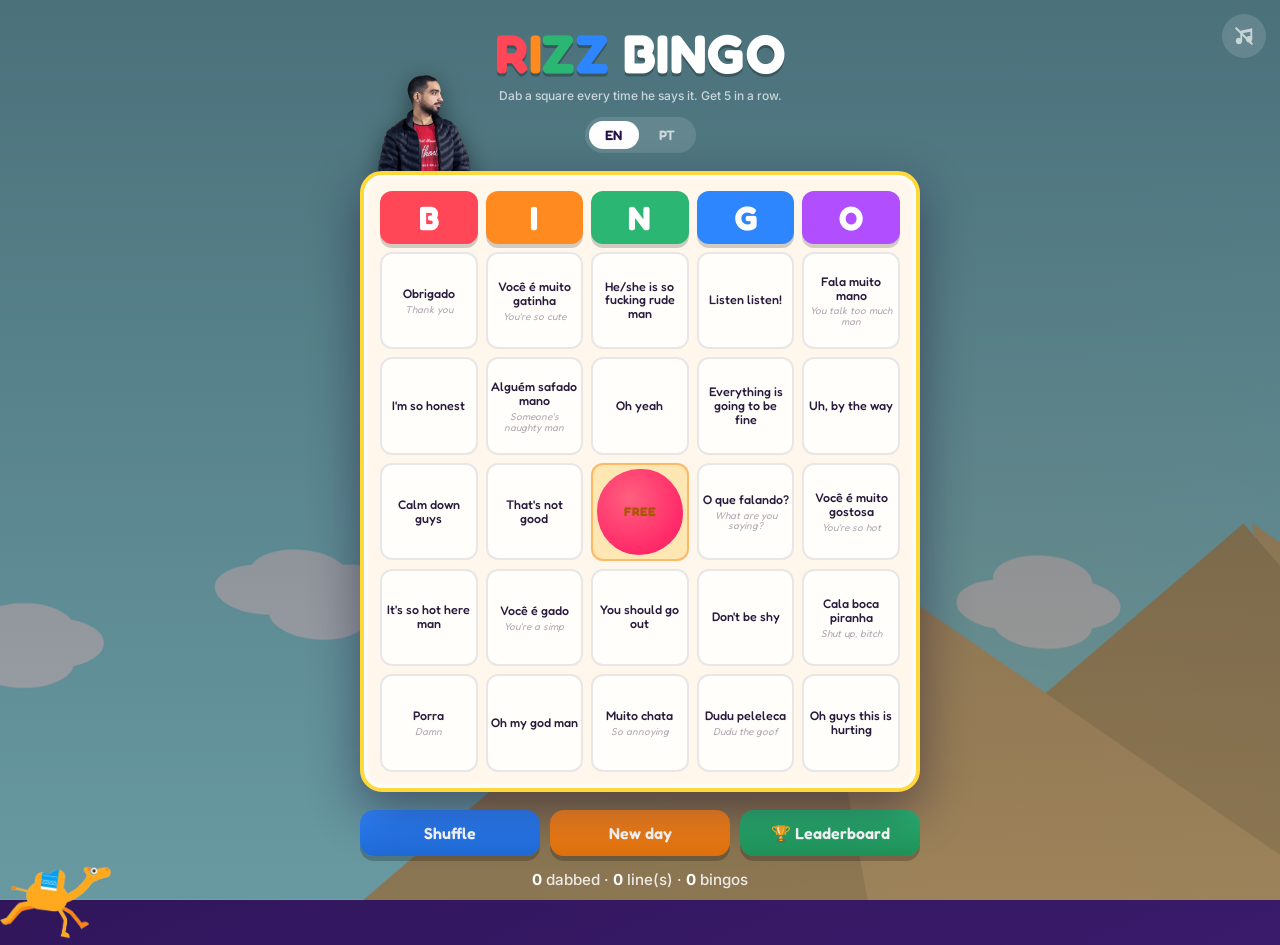
==== commit 12c8c158: "Organizing and refactor files" ====
--- a/index.html
+++ b/index.html
@@ -4,6 +4,7 @@
 <meta charset="UTF-8">
 <meta name="viewport" content="width=device-width, initial-scale=1.0">
 <title>Rizz Bingo</title>
+<link rel="icon" type="image/svg+xml" href="assets/favicon.svg">
 <link rel="preconnect" href="https://fonts.googleapis.com">
 <link rel="preconnect" href="https://fonts.gstatic.com" crossorigin>
 <!-- load fonts without blocking render/JS; they swap in when ready -->
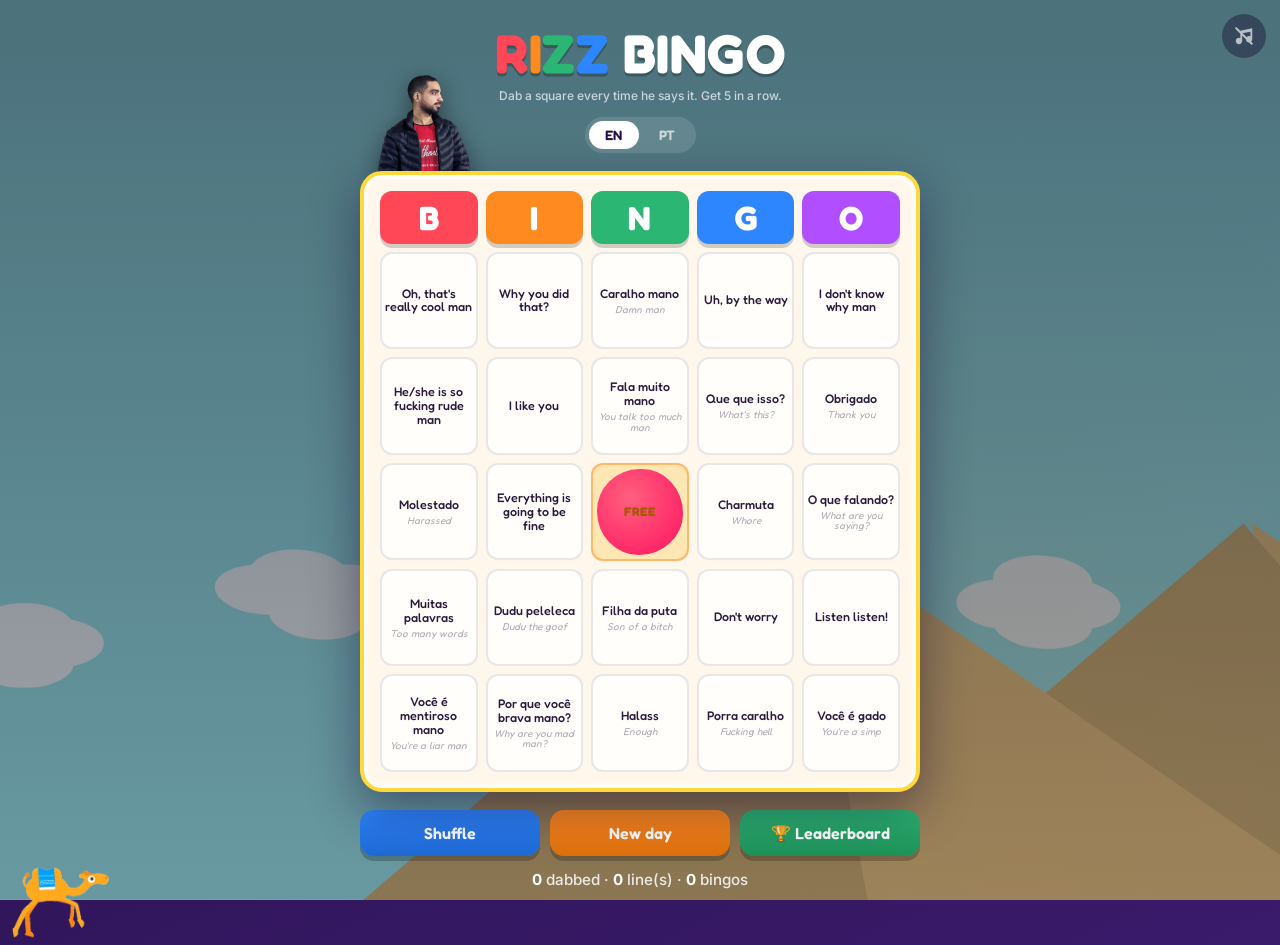
==== commit 478d93a8: "Organizing and refactor files" ====
--- a/index.html
+++ b/index.html
@@ -10,7 +10,7 @@
 <!-- load fonts without blocking render/JS; they swap in when ready -->
 <link rel="preload" as="style" href="https://fonts.googleapis.com/css2?family=Fredoka:wght@500;600;700&family=Inter:wght@400;500;600&display=swap" onload="this.onload=null;this.rel='stylesheet'">
 <noscript><link rel="stylesheet" href="https://fonts.googleapis.com/css2?family=Fredoka:wght@500;600;700&family=Inter:wght@400;500;600&display=swap"></noscript>
-<link rel="stylesheet" href="css/styles.css">
+<link rel="stylesheet" href="css/styles.css?v=2">
 </head>
 <body>
   <audio id="song" src="assets/audio/song.mp3" loop preload="none"></audio>
--- a/css/styles.css
+++ b/css/styles.css
@@ -164,13 +164,13 @@
   height:88%;
   border-radius:50% 48% 52% 49% / 49% 52% 48% 51%;
   background:radial-gradient(circle at 38% 34%, #ff5fb0, var(--dab) 70%);
-  mix-blend-mode:multiply;
   opacity:0;
   transform:scale(0) rotate(-25deg);
   z-index:1;
   pointer-events:none;
 }
 .cell.marked .dab{
+  mix-blend-mode:multiply;
   animation:stamp .28s cubic-bezier(.34,1.56,.64,1) forwards;
 }
 .cell.marked .label{color:#fff; font-weight:600;}
@@ -351,8 +351,7 @@
   border:none;
   border-radius:50%;
   cursor:pointer;
-  background:rgba(255,255,255,.14);
-  backdrop-filter:blur(4px);
+  background:rgba(30,20,55,.45);
   transition:background .15s ease, transform .1s ease;
 }
 .music-btn svg{ width:22px; height:22px; fill:#fff; }
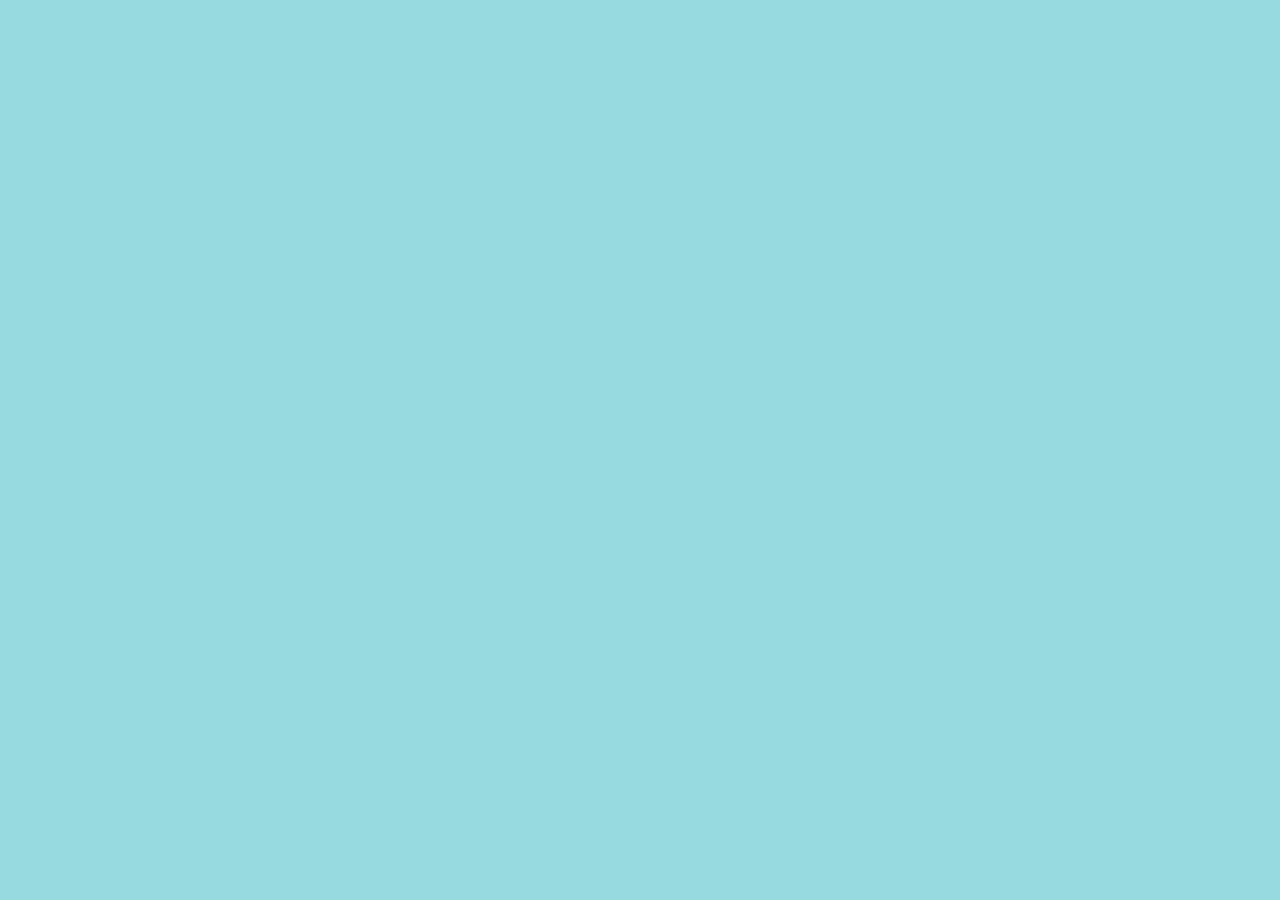
==== commit 9755634f: "Organizing and refactor files" ====
--- a/index.html
+++ b/index.html
@@ -10,7 +10,7 @@
 <!-- load fonts without blocking render/JS; they swap in when ready -->
 <link rel="preload" as="style" href="https://fonts.googleapis.com/css2?family=Fredoka:wght@500;600;700&family=Inter:wght@400;500;600&display=swap" onload="this.onload=null;this.rel='stylesheet'">
 <noscript><link rel="stylesheet" href="https://fonts.googleapis.com/css2?family=Fredoka:wght@500;600;700&family=Inter:wght@400;500;600&display=swap"></noscript>
-<link rel="stylesheet" href="css/styles.css?v=2">
+<link rel="stylesheet" href="css/styles.css?v=7">
 </head>
 <body>
   <audio id="song" src="assets/audio/song.mp3" loop preload="none"></audio>
@@ -30,21 +30,48 @@
     </div>
   </header>
 
-  <div class="card">
-    <img src="assets/images/man.webp?v=1" alt="" class="mascot" aria-hidden="true" decoding="async">
-    <div class="headers">
-      <div class="col-h">B</div><div class="col-h">I</div><div class="col-h">N</div><div class="col-h">G</div><div class="col-h">O</div>
+  <section id="lobby">
+    <div class="lobby-card">
+      <p class="lobby-tagline" id="lobby-tagline"></p>
+      <input id="nickname" class="lobby-input" maxlength="20" autocomplete="off">
+      <button class="btn create" id="create-btn"></button>
+      <div class="lobby-or">·</div>
+      <div class="join-row">
+        <input id="join-code" class="lobby-input code" maxlength="5" autocomplete="off">
+        <button class="btn join" id="join-btn"></button>
+      </div>
+      <div class="lobby-msg" id="lobby-msg"></div>
+      <button class="btn solo" id="solo-btn"></button>
     </div>
-    <div class="grid" id="grid"></div>
-  </div>
+  </section>
 
-  <div class="controls">
-    <button class="btn shuffle" id="shuffle"></button>
-    <button class="btn reset" id="reset"></button>
-    <button class="btn lb" id="open-lb">🏆</button>
-  </div>
+  <section id="game">
+    <div id="room-bar">
+      <button id="room-code" class="room-code" aria-label="Copy room code"><span id="rc-label" class="rc-label"></span> <b id="rc-value">—</b></button>
+      <div class="room-players-wrap" id="room-players-wrap">
+        <button id="room-players" class="room-players" aria-expanded="false"></button>
+        <div id="room-playerlist" class="room-playerlist" hidden></div>
+      </div>
+    </div>
 
-  <div class="scoreline"><b id="count">0</b> <span id="lbl-dabbed"></span> · <b id="lines">0</b> <span id="lbl-lines"></span> · <b id="total-bingos">0</b> <span id="lbl-bingos"></span></div>
+    <div class="room-announce" id="room-announce"></div>
+
+    <div class="card">
+      <img src="assets/images/man.webp?v=1" alt="" class="mascot" aria-hidden="true" decoding="async">
+      <div class="headers">
+        <div class="col-h">B</div><div class="col-h">I</div><div class="col-h">N</div><div class="col-h">G</div><div class="col-h">O</div>
+      </div>
+      <div class="grid" id="grid"></div>
+    </div>
+
+    <div class="controls">
+      <button class="btn vote" id="vote-btn"></button>
+      <button class="btn leave-btn" id="leave-btn"></button>
+      <button class="btn lb" id="open-lb">🏆</button>
+    </div>
+
+    <div class="scoreline"><b id="count">0</b> <span id="lbl-dabbed"></span> · <b id="lines">0</b> <span id="lbl-lines"></span> · <b id="total-bingos">0</b> <span id="lbl-bingos"></span></div>
+  </section>
 
   <div class="lb-overlay" id="lb-overlay" hidden>
     <div class="lb-modal">
--- a/css/styles.css
+++ b/css/styles.css
@@ -308,7 +308,8 @@
 .mascot{
   position:absolute;
   bottom:calc(100% - 70px);  /* lower body overlaps into the card and is hidden behind it */
-  left:14px;                 /* above the B column */
+  left:50%;                  /* centered above the board */
+  transform:translateX(-50%);
   height:170px;
   width:auto;
   z-index:-1;                /* behind the card's background */
@@ -316,7 +317,7 @@
   user-select:none;
   pointer-events:none;
 }
-@media (max-width:560px){ .mascot{height:130px; left:8px; bottom:calc(100% - 52px);} }
+@media (max-width:560px){ .mascot{height:130px; bottom:calc(100% - 52px);} }
 
 /* decorative camel walking along the very bottom of the page (stays at the end, doesn't follow scroll) */
 .camel{
@@ -361,3 +362,97 @@
 .music-btn:hover{background:rgba(255,255,255,.24);}
 .music-btn:active{transform:scale(.92);}
 .music-btn.on{background:rgba(255,255,255,.28);}
+
+/* screens: lobby first, game once in a room */
+#game{ display:none; }
+#lobby{ display:flex; flex-direction:column; align-items:center; width:100%; }
+body.in-room #lobby{ display:none; }
+body.in-room #game{ display:flex; flex-direction:column; align-items:center; width:100%; }
+body:not(.in-room) .subtitle{ display:none; }
+
+/* lobby */
+.lobby-card{
+  background:var(--paper);
+  border:4px solid #FFD93B;
+  border-radius:22px;
+  padding:22px 24px;
+  width:min(400px,100%);
+  box-shadow:0 18px 50px var(--shadow);
+  display:flex;
+  flex-direction:column;
+  gap:11px;
+}
+.lobby-tagline{ text-align:center; color:#5a4a6b; font-size:.95rem; line-height:1.35; margin-bottom:2px; }
+.lobby-input{
+  width:100%;
+  border:2px solid rgba(42,27,61,.18);
+  border-radius:12px;
+  padding:12px 14px;
+  font-family:"Inter",sans-serif;
+  font-size:1rem;
+  color:var(--ink-text);
+}
+.lobby-input:focus{ outline:none; border-color:var(--G); }
+.lobby-input.code{ text-transform:uppercase; letter-spacing:5px; font-family:"Fredoka",sans-serif; font-weight:700; font-size:1.1rem; text-align:center; }
+.lobby-card .btn{ flex:0 0 auto; width:100%; padding:13px 12px; font-size:1rem; border-radius:12px; }
+.btn.create{ background:linear-gradient(180deg,#2BB673,#1f9259); }
+.btn.join{ background:linear-gradient(180deg,#2E86FF,#1f6ad6); }
+.lobby-or{ text-align:center; color:rgba(42,27,61,.35); font-weight:600; }
+.join-row{ display:flex; flex-direction:column; gap:12px; }
+.join-row .lobby-input{ width:100%; }
+.lobby-msg{ min-height:18px; text-align:center; font-size:.85rem; font-weight:600; color:#ffd93b; }
+.lobby-msg.err{ color:#ff8a8a; }
+.btn.solo{ background:linear-gradient(180deg,#FF8A1F,#e0710c); color:#fff; }
+
+/* room bar */
+#room-bar{
+  display:flex; align-items:center; justify-content:space-between; gap:10px;
+  width:min(560px,100%); margin-bottom:10px; min-height:40px;
+}
+.room-code[hidden]{ display:none; }
+.room-players-wrap[hidden]{ display:none; }
+.room-players[hidden]{ display:none; }
+.room-code{
+  border:none; cursor:pointer;
+  background:rgba(255,255,255,.16); color:#fff;
+  border-radius:999px; padding:8px 14px;
+  font-family:"Inter",sans-serif; font-size:.85rem;
+}
+.room-code:hover{ background:rgba(255,255,255,.26); }
+.room-code b{ font-family:"Fredoka",sans-serif; letter-spacing:2px; margin-left:4px; }
+.room-players-wrap{ position:relative; }
+.room-players{
+  border:none; cursor:pointer;
+  background:rgba(255,255,255,.16); color:#fff;
+  border-radius:999px; padding:8px 14px;
+  font-family:"Inter",sans-serif; font-size:.85rem; font-weight:500;
+}
+.room-players:hover{ background:rgba(255,255,255,.26); }
+.room-playerlist{
+  position:absolute; top:calc(100% + 6px); right:0; z-index:65;
+  min-width:160px; max-height:240px; overflow:auto;
+  background:var(--paper); color:var(--ink-text);
+  border-radius:14px; padding:8px;
+  box-shadow:0 14px 36px rgba(0,0,0,.45);
+}
+.room-playerlist[hidden]{ display:none; }
+.rp-row{
+  display:flex; align-items:center; justify-content:space-between; gap:10px;
+  padding:7px 10px; border-radius:9px; font-size:.9rem;
+}
+.rp-row:nth-child(odd){ background:rgba(42,27,61,.05); }
+.rp-name{ font-weight:600; overflow:hidden; text-overflow:ellipsis; white-space:nowrap; }
+.rp-tag{ flex:0 0 auto; }
+.room-announce{
+  min-height:24px; width:min(560px,100%); text-align:center;
+  color:#FFD93B; font-family:"Fredoka",sans-serif; font-weight:700; font-size:1.1rem;
+  margin-bottom:8px; opacity:0; transition:opacity .2s ease;
+}
+.room-announce.show{ opacity:1; }
+.btn.vote{ background:linear-gradient(180deg,#FF8A1F,#e0710c); }
+.btn.vote.active{ background:linear-gradient(180deg,#2BB673,#1f9259); }
+.btn.leave-btn{ background:linear-gradient(180deg,#FF4757,#d6303f); }
+
+/* locked board after a BINGO is declared */
+.grid.locked .cell{ cursor:default; }
+.grid.locked .cell:not(.marked):not(.free){ opacity:.55; }
